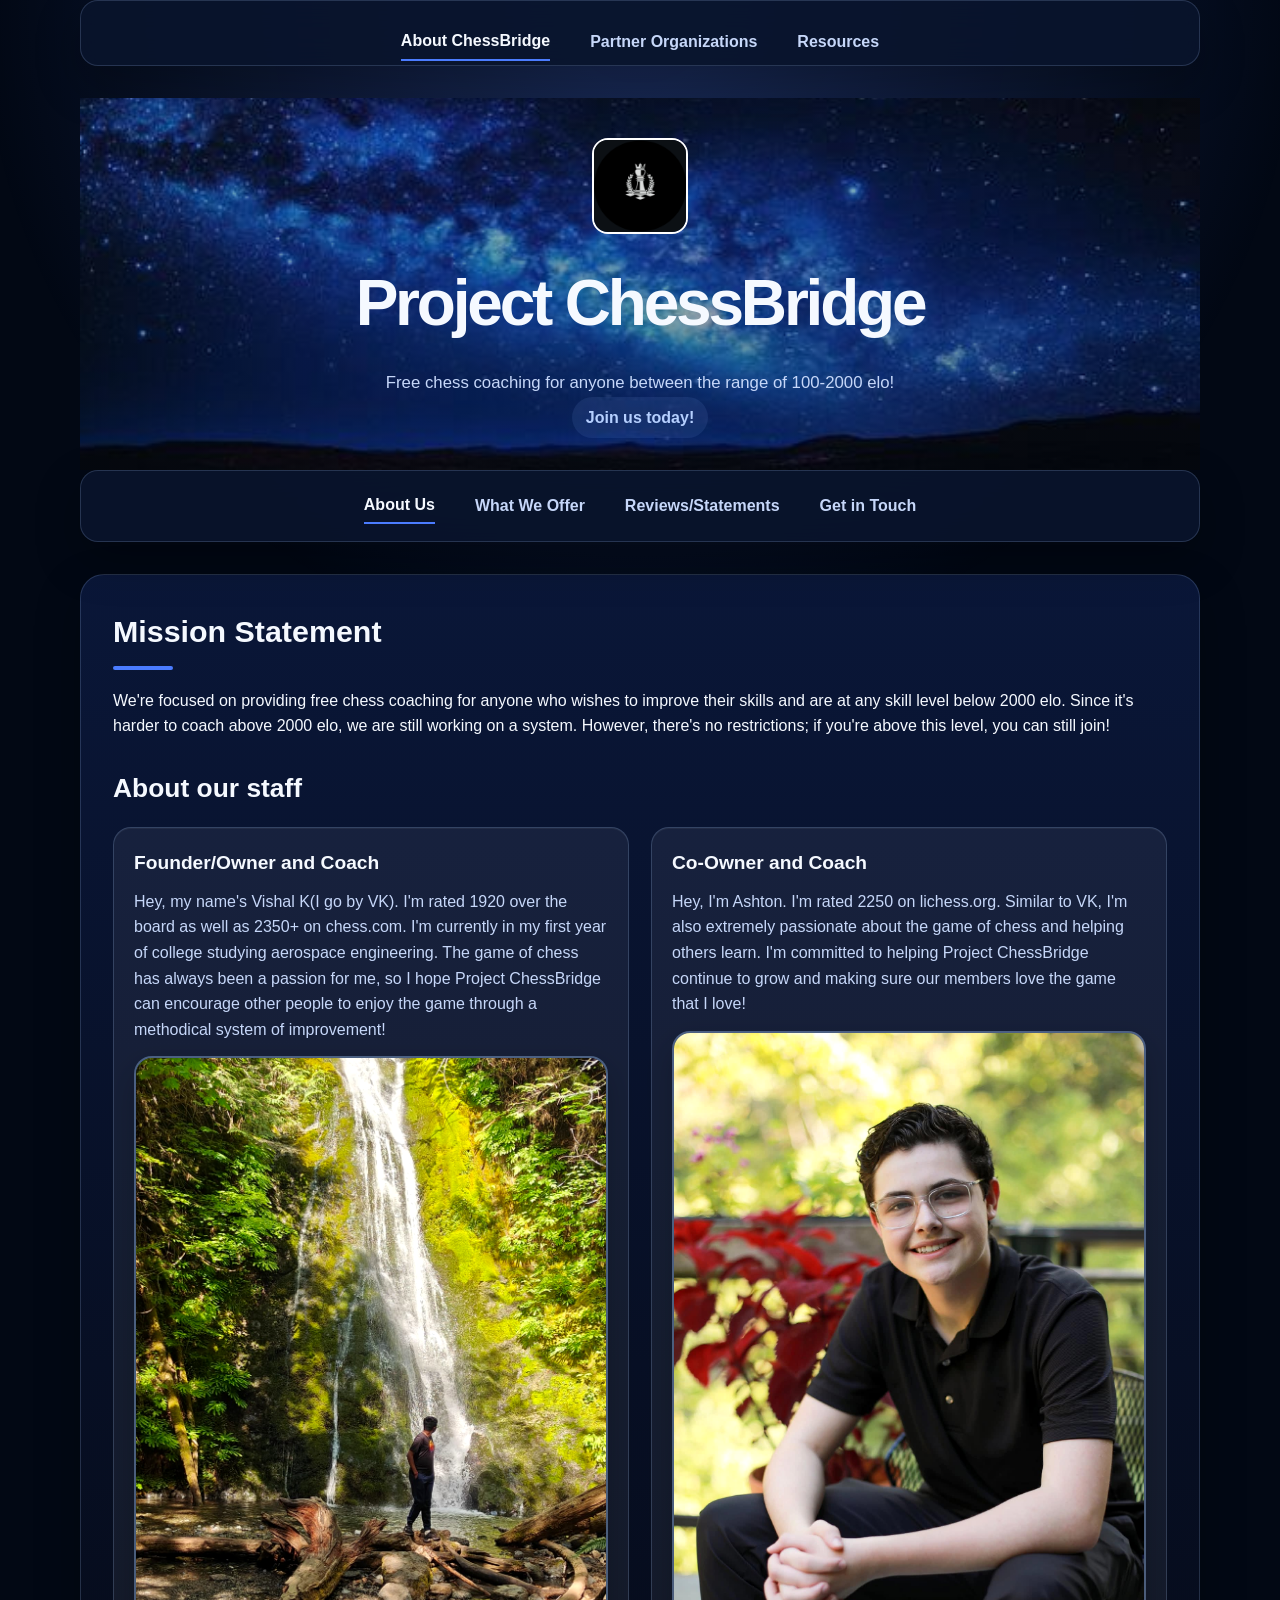
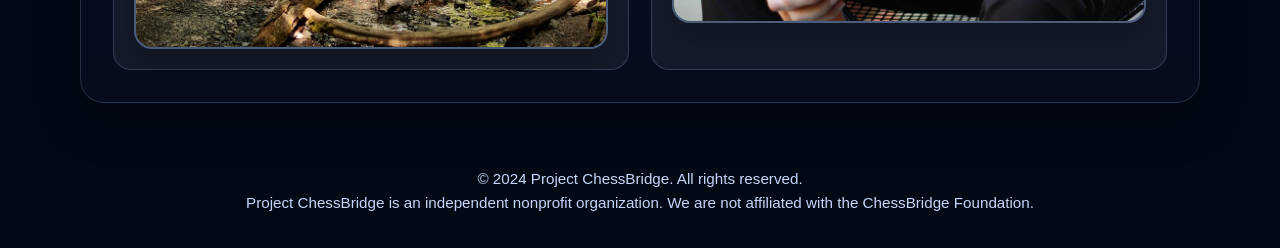
==== index.html @ 4bf07d45 "added bg image" ====
<!DOCTYPE html>
<html lang="en">
<head>
  <meta charset="UTF-8">
  <meta name="viewport" content="width=device-width, initial-scale=1.0">
  <meta name = "description" content = "Project ChessBridge: Free chess coaching for anyone between 100-2000 elo!">
  <meta name = "keywords" content = "Chess coaching, free coaching, chess, chess lessons, chess improvement">
  <title>Project ChessBridge</title>
  <link rel = "icon" href = "Images/cbLogo.png" type = "image/png">
  <style>
    :root {
      color-scheme: dark;
      --bg-base: #020814;
      --bg-panel: #09142c;
      --nav-bg: rgba(9, 20, 44, 0.92);
      --panel-bg-top: rgba(10, 23, 57, 0.98);
      --panel-bg-bottom: rgba(6, 12, 28, 0.98);
      --card-bg: rgba(14, 26, 58, 0.95);
      --soft-surface: rgba(255, 255, 255, 0.06);
      --accent: #4b7cff;
      --accent-soft: #6c96ff;
      --text: #f5f9ff;
      --muted: #c6d7f9;
      --border: rgba(170, 204, 255, 0.18);
      --shadow: 0 18px 45px rgba(0, 0, 0, 0.25);
      --slot-bg: rgba(136, 180, 255, 0.1);
      --slot-border: rgba(163, 195, 255, 0.62);
      --slot-text: #b9d0ff;
      --glow-color: rgba(83, 127, 255, 0.32);
    }

    body[data-theme="blue"] {
      --bg-base: #020814;
      --bg-panel: #09142c;
      --nav-bg: rgba(9, 20, 44, 0.92);
      --panel-bg-top: rgba(10, 23, 57, 0.98);
      --panel-bg-bottom: rgba(6, 12, 28, 0.98);
      --card-bg: rgba(14, 26, 58, 0.95);
      --soft-surface: rgba(255, 255, 255, 0.06);
      --accent: #4b7cff;
      --accent-soft: #6c96ff;
      --text: #f5f9ff;
      --muted: #c6d7f9;
      --border: rgba(170, 204, 255, 0.18);
      --shadow: 0 18px 45px rgba(0, 0, 0, 0.25);
      --slot-bg: rgba(136, 180, 255, 0.1);
      --slot-border: rgba(163, 195, 255, 0.62);
      --slot-text: #b9d0ff;
      --glow-color: rgba(83, 127, 255, 0.32);
      background: var(--bg-base);
    }

    .contact-bullet {
      transition: background 2.2s cubic-bezier(0.22, 1, 0.36, 1), background-color 2.2s cubic-bezier(0.22, 1, 0.36, 1), border-color 2.2s cubic-bezier(0.22, 1, 0.36, 1), color 2.2s cubic-bezier(0.22, 1, 0.36, 1), box-shadow 2.2s cubic-bezier(0.22, 1, 0.36, 1), transform 0.2s ease;
    }

    * {
      box-sizing: border-box;
      margin: 0;
      padding: 0;
    }

    html, body {
      min-height: 100%;
      background: radial-gradient(circle at top, #11234a 0%, var(--bg-base) 60%);
      color: var(--text);
      font-family: -apple-system, BlinkMacSystemFont, "Segoe UI", sans-serif;
      line-height: 1.6;
    }

    body {
      position: relative;
      display: flex;
      flex-direction: column;
      justify-content: space-between;
      background: var(--bg-base);
      transition: background-color 2.2s cubic-bezier(0.22, 1, 0.36, 1), color 2.2s cubic-bezier(0.22, 1, 0.36, 1);
    }

    body::before {
      content: "";
      position: fixed;
      inset: 0;
      pointer-events: none;
      background: radial-gradient(circle at top, var(--glow-color), transparent 60%);
      opacity: 0.9;
      transition: background 2.2s cubic-bezier(0.22, 1, 0.36, 1), opacity 2.2s cubic-bezier(0.22, 1, 0.36, 1);
      z-index: 0;
    }

    body > * {
      position: relative;
      z-index: 1;
    }

    header, nav, main, footer {
      width: min(1120px, calc(100% - 32px));
      margin: 0 auto;
    }

    .main-tabs {
      display: flex;
      justify-content: center;
      gap: 8px;
      padding: 18px 16px 0;
    }

    .main-tabs .external-link {
      margin: 0 0 0 auto;
      text-align: center;
    }

    .main-tab {
      position: relative;
      border: 0;
      background: transparent;
      color: var(--muted);
      cursor: pointer;
      font: inherit;
      font-weight: 600;
      padding: 10px 16px;
    }

    .main-tab::after {
      position: absolute;
      right: 16px;
      bottom: 3px;
      left: 16px;
      height: 2px;
      background: var(--accent);
      content: "";
      transform: scaleX(0);
      transition: transform 0.2s ease;
    }

    .main-tab[aria-selected="true"],
    .main-tab:hover {
      color: var(--text);
    }

    .main-tab[aria-selected="true"]::after,
    .main-tab:hover::after {
      transform: scaleX(1);
    }

    .main-panel[hidden] {
      display: none;
    }

    .resources-panel {
      padding: 24px 0 0;
    }

    .resources-frame {
      display: block;
      width: 100%;
      min-height: 1150px;
      border: 0;
      border-radius: 18px;
      background: #f5f7fa;
      box-shadow: var(--shadow);
    }

    header {
      padding: 40px 0 20px;
      text-align: center;
    }

    .logo-slot {
      display: grid;
      width: 96px;
      height: 96px;
      margin: 0 auto 18px;
      place-items: center;
      border: 2px solid #ffffff;
      border-radius: 16px;
      background: var(--slot-bg);
      color: var(--slot-text);
      font-size: 0.8rem;
    }

    header h1 {
      font-size: clamp(2.5rem, 5vw, 4rem);
      letter-spacing: -0.05em;
      margin-bottom: 16px;
    }

    header p {
      max-width: 720px;
      margin: 0 auto;
      color: var(--muted);
      font-size: 1.05rem;
    }

    nav {
      background: var(--nav-bg);
      border: 1px solid var(--border);
      border-radius: 18px;
      box-shadow: var(--shadow);
      padding: 14px 20px;
      margin-bottom: 32px;
      backdrop-filter: blur(16px);
    }

    .external-link {
      display: block;
      width: fit-content;
      margin: 0 auto 12px;
      padding: 8px 14px;
      border: none;
      border-radius: 999px;
      background: rgba(136, 180, 255, 0.1);
      color: #b6d0ff;
      font-weight: 600;
      text-decoration: none;
      transition: background 0.2s ease, color 0.2s ease;
    }

    .external-link:hover {
      background: rgba(136, 180, 255, 0.2);
      color: var(--text);
    }

    nav ul {
      display: flex;
      flex-wrap: wrap;
      gap: 16px;
      justify-content: center;
      list-style: none;
    }

    nav a {
      color: var(--text);
      text-decoration: none;
      font-weight: 600;
      transition: color 0.2s ease, transform 0.2s ease;
    }

    nav button {
      position: relative;
      border: none;
      background: transparent;
      color: var(--muted);
      cursor: pointer;
      font: inherit;
      font-weight: 600;
      padding: 8px 12px;
      border-radius: 10px;
      transition: color 0.2s ease, transform 0.2s ease, border-color 0.2s ease;
    }

    nav button::after {
      position: absolute;
      right: 12px;
      bottom: 2px;
      left: 12px;
      height: 2px;
      background: var(--accent);
      content: "";
      transform: scaleX(0);
      transition: transform 0.2s ease;
    }

    nav button:hover,
    nav button[aria-selected="true"] {
      color: var(--text);
      transform: translateY(-1px);
    }

    nav button[aria-selected="true"]::after,
    nav button:hover::after {
      transform: scaleX(1);
    }

    nav a:hover {
      color: var(--accent);
      transform: translateY(-1px);
    }

    main {
      padding-bottom: 40px;
    }

    section {
      background: linear-gradient(180deg, var(--panel-bg-top), var(--panel-bg-bottom));
      border: 1px solid var(--border);
      border-radius: 24px;
      box-shadow: var(--shadow);
      padding: 32px;
    }

    section[hidden] {
      display: none;
    }

    section h2 {
      margin-bottom: 18px;
      font-size: 1.9rem;
      position: relative;
    }

    section h2::after {
      content: "";
      display: block;
      width: 60px;
      height: 4px;
      margin-top: 10px;
      border-radius: 999px;
      background: var(--accent);
    }

    .intro p,
    .about-text,
    .contact p {
      max-width: 780px;
      color: var(--muted);
    }

    .skills-list {
      display: grid;
      grid-template-columns: repeat(auto-fit, minmax(160px, 1fr));
      gap: 16px;
      margin-top: 20px;
    }

    .skills-list li {
      background: rgba(255, 255, 255, 0.05);
      border: 1px solid rgba(255, 255, 255, 0.08);
      border-radius: 16px;
      padding: 14px 16px;
      list-style: none;
    }

    .reviews-scroll-shell {
      position: relative;
      margin-top: 20px;
    }

    .reviews-scroll-controls {
      display: contents;
    }

    .review-scroll-btn {
      position: absolute;
      top: 50%;
      transform: translateY(-50%);
      z-index: 2;
      display: inline-flex;
      align-items: center;
      justify-content: center;
      width: 25px;
      height: 36px;
      padding: 0;
      border: 1px solid rgba(255, 255, 255, 0.12);
      border-radius: 4px;
      background: rgba(9, 20, 44, 0.45);
      color: var(--text);
      cursor: pointer;
      font-size: 0;
      line-height: 1;
      pointer-events: auto;
      transition: background 0.2s ease, transform 0.2s ease;
      box-shadow: 0 4px 12px rgba(0, 0, 0, 0.12);
    }

    .review-scroll-btn:first-child {
      left: 0;
    }

    .review-scroll-btn:last-child {
      right: 0;
    }

    .review-scroll-btn::before {
      font-family: Arial, sans-serif;
      font-size: 1.35rem;
      font-weight: 700;
      line-height: 1;
    }

    .review-scroll-btn:first-child::before {
      content: "<";
    }

    .review-scroll-btn:last-child::before {
      content: ">";
    }

    .review-scroll-btn:hover {
      background: rgba(20, 32, 60, 0.9);
      transform: translateY(-50%);
    }

    .projects-grid {
      display: flex;
      gap: 18px;
      min-width: max-content;
      padding: 8px 0;
    }

    .projects-grid-wrapper {
      grid-column: 2;
      overflow-x: auto;
      overflow-y: hidden;
      scrollbar-width: thin;
      -webkit-overflow-scrolling: touch;
      touch-action: pan-x;
      scroll-snap-type: x proximity;
      outline: none;
    }

    @media (max-width: 768px) {
      .main-tabs {
        flex-wrap: wrap;
      }

      .main-tabs .external-link {
        flex: 0 0 auto;
        width: fit-content;
        margin: 8px auto 0;
        text-align: center;
      }

      .review-scroll-btn {
        width: 25px;
        height: 32px;
      }

      .review-scroll-btn::before {
        font-size: 1.2rem;
      }

      .projects-grid {
        padding: 8px 0;
      }
    }

    @media (max-width: 480px) {
      .projects-grid {
        padding: 8px 0;
      }
    }

    .project-card {
      flex: 0 0 min(320px, 65vw);
      display: flex;
      flex-direction: column;
      background: var(--card-bg);
      border: 1px solid rgba(255, 255, 255, 0.1);
      border-radius: 20px;
      padding: 22px;
      transition: transform 0.2s ease, border-color 0.2s ease;
    }

    .project-card:hover {
      transform: translateY(-4px);
      border-color: rgba(136, 180, 255, 0.35);
    }

    .project-card h3 {
      margin-bottom: 12px;
      font-size: 1.2rem;
      text-align: center;
    }

    .project-card p {
      color: var(--muted);
      font-size: 0.98rem;
      margin-top: auto;
      margin-bottom: auto;
    }

    .review-image-slot {
      display: block;
      width: 100%;
      max-width: 120px;
      height: 72px;
      margin: 0 auto 16px;
      object-fit: contain;
      object-position: center;
      border-radius: 12px;
      border: 1px solid rgba(255, 255, 255, 0.1);
      background: var(--slot-bg);
      cursor: pointer;
    }

    .project-card:nth-child(2) .review-image-slot {
      object-position: center;
    }

    .project-card:last-child .review-image-slot {
      object-position: center;
    }

    .lightbox-overlay {
      position: fixed;
      inset: 0;
      display: none;
      place-items: center;
      padding: 24px;
      background: rgba(2, 8, 20, 0.88);
      z-index: 9999;
    }

    .lightbox-overlay.visible {
      display: grid;
    }

    .lightbox-content {
      position: relative;
      display: grid;
      place-items: center;
      max-width: min(90vw, 1000px);
      max-height: 90vh;
    }

    .lightbox-image {
      display: block;
      max-width: min(90vw, 1000px);
      max-height: 90vh;
      border-radius: 18px;
      border: 1px solid rgba(255, 255, 255, 0.18);
      box-shadow: 0 28px 80px rgba(0, 0, 0, 0.5);
      background: var(--slot-bg);
    }

    .lightbox-close {
      position: absolute;
      top: -14px;
      right: -14px;
      width: 38px;
      height: 38px;
      border: 0;
      border-radius: 50%;
      background: rgba(255, 255, 255, 0.12);
      color: var(--text);
      font-size: 1.5rem;
      line-height: 1;
      cursor: pointer;
    }

    .project-card span {
      display: block;
      margin-top: auto;
      margin-left: auto;
      margin-right: auto;
      padding: 6px 12px;
      border-radius: 999px;
      background: rgba(34, 62, 142, 0.18);
      color: #b6d0ff;
      font-size: 0.9rem;
      width: fit-content;
    }

    .contact p {
      margin-bottom: 12px;
    }

    .contact a {
      color: #8cb2ff;
      text-decoration: none;
      font-weight: 600;
    }

    .contact a:hover {
      text-decoration: underline;
    }

    .contact-list {
      display: grid;
      gap: 14px;
      margin-top: 24px;
      list-style: none;
    }

    .contact-list li {
      display: grid;
      grid-template-columns: 48px 18px minmax(0, 1fr);
      align-items: center;
      gap: 12px;
      color: var(--muted);
      min-width: 0;
    }

    .contact-list li > span:last-child {
      min-width: 0;
      overflow-wrap: anywhere;
      word-break: break-word;
      font-size: 0.92rem;
    }

    .contact-image-slot {
      display: grid;
      width: 48px;
      height: 48px;
      place-items: center;
      border: 1px dashed var(--slot-border);
      border-radius: 10px;
      background: var(--slot-bg);
      color: var(--slot-text);
      font-size: 0.7rem;
      text-align: center;
      object-fit: cover;
    }

    .staff-header {
      margin-top: 28px;
      margin-bottom: 18px;
      font-size: 1.65rem;
    }

    .staff-layout {
      display: grid;
      grid-template-columns: repeat(2, minmax(0, 1fr));
      gap: 22px;
      margin-top: 8px;
    }

    .staff-card {
      background: rgba(255, 255, 255, 0.06);
      border: 1px solid rgba(170, 204, 255, 0.2);
      border-radius: 18px;
      padding: 20px;
      box-shadow: inset 0 1px 0 rgba(255, 255, 255, 0.05);
    }

    .staff-card h3 {
      margin-bottom: 10px;
      font-size: 1.2rem;
      overflow-wrap: anywhere;
      word-break: break-word;
    }

    .staff-card p {
      color: var(--muted);
    }

    .staff-card img {
      display: block;
      width: 100%;
      aspect-ratio: 4 / 5;
      margin-top: 14px;
      object-fit: cover;
      object-position: center 14%;
      border: 2px solid rgba(170, 204, 255, 0.3);
      border-radius: 18px;
      background: var(--slot-bg);
      box-shadow: 0 14px 32px rgba(0, 0, 0, 0.22);
      filter: saturate(1.05) contrast(1.05);
    }

    .ashton-card img {
      object-position: center 12%;
      filter: saturate(0.96) contrast(1.04);
    }

    .contact-bullet {
      color: var(--slot-text);
      font-size: 1.25rem;
      line-height: 1;
    }

    .partner-grid {
      display: grid;
      gap: 22px;
      margin-top: 20px;
    }

    .partner-card {
      display: grid;
      grid-template-columns: minmax(180px, 1fr) minmax(240px, 2.2fr);
      gap: 20px;
      align-items: stretch;
      background: var(--soft-surface);
      border: 1px solid rgba(255, 255, 255, 0.08);
      border-radius: 18px;
      padding: 18px;
    }

    .partner-image-slot {
      display: block;
      width: 100%;
      min-height: 180px;
      aspect-ratio: 1 / 1;
      object-fit: cover;
      object-position: center;
      border: 1px dashed var(--slot-border);
      border-radius: 16px;
      background: var(--slot-bg);
    }

    .partner-copy {
      display: flex;
      flex-direction: column;
      justify-content: center;
      color: var(--muted);
    }

    .partner-copy h3 {
      margin-bottom: 10px;
      font-size: 1.3rem;
      color: var(--text);
    }

    .partner-copy p {
      color: var(--muted);
      line-height: 1.7;
    }

    .partner-socials {
      display: flex;
      flex-wrap: wrap;
      gap: 10px;
      margin-top: 16px;
    }

    .partner-social-link {
      display: inline-flex;
      align-items: center;
      justify-content: center;
      padding: 8px 12px;
      border-radius: 999px;
      border: 1px solid rgba(255, 255, 255, 0.1);
      background: rgba(255, 255, 255, 0.04);
      color: var(--text);
      text-decoration: none;
      font-size: 0.8rem;
      font-weight: 700;
      transition: background 0.2s ease, transform 0.2s ease, border-color 0.2s ease;
    }

    .partner-social-link:hover {
      transform: translateY(-1px);
      border-color: rgba(136, 180, 255, 0.35);
      background: rgba(136, 180, 255, 0.1);
    }

    .partner-social-link--discord {
      background: rgba(88, 101, 242, 0.12);
      border-color: rgba(88, 101, 242, 0.35);
    }

    .partner-social-link--youtube {
      background: rgba(255, 0, 51, 0.1);
      border-color: rgba(255, 0, 51, 0.35);
    }

    .partner-social-link--facebook {
      background: rgba(24, 119, 242, 0.1);
      border-color: rgba(24, 119, 242, 0.35);
    }

    .partner-social-link--instagram {
      background: linear-gradient(135deg, rgba(255, 183, 77, 0.12), rgba(225, 48, 108, 0.12), rgba(136, 58, 240, 0.12));
      border-color: rgba(225, 48, 108, 0.36);
    }

    .partner-social-link--tiktok {
      background: rgba(255, 255, 255, 0.04);
      border-color: rgba(255, 255, 255, 0.14);
    }

    .chesspath-link {
      margin-top: 18px;
    }

    .chesspath-embed {
      width: 100%;
      min-height: 580px;
      margin-top: 18px;
      border: 1px solid rgba(170, 204, 255, 0.24);
      border-radius: 18px;
      background: rgba(2, 8, 20, 0.7);
      box-shadow: 0 18px 42px rgba(0, 0, 0, 0.2);
    }

    .partner-discord {
      margin-top: 18px;
      padding-top: 12px;
      border-top: 1px solid rgba(255, 255, 255, 0.08);
    }

    .partner-discord-title {
      margin-bottom: 10px;
      font-size: 0.72rem;
      font-weight: 700;
      letter-spacing: 0.08em;
      text-transform: uppercase;
      color: var(--muted);
    }

    .partner-discord-row {
      display: flex;
      align-items: center;
      gap: 12px;
      font-size: 0.85rem;
      color: var(--text);
    }

    .partner-discord-logo {
      display: inline-grid;
      place-items: center;
      width: 32px;
      height: 32px;
      border-radius: 10px;
      background: rgba(88, 101, 242, 0.18);
      border: 1px solid rgba(88, 101, 242, 0.4);
      object-fit: cover;
    }

    .partner-join-button {
      display: inline-flex;
      align-items: center;
      justify-content: center;
      width: fit-content;
      margin-top: 14px;
      padding: 10px 18px;
      border: 1px solid rgba(136, 180, 255, 0.35);
      border-radius: 6px;
      background: rgba(136, 180, 255, 0.1);
      color: var(--text);
      text-decoration: none;
      font-weight: 700;
      transition: background 0.2s ease, transform 0.2s ease;
    }

    .partner-join-button:hover {
      background: rgba(136, 180, 255, 0.18);
      transform: translateY(-1px);
    }

    .what-we-offer-list {
      display: grid;
      grid-template-columns: repeat(2, minmax(0, 1fr));
      gap: 22px;
      margin-top: 18px;
      padding-left: 0;
      list-style: none;
    }

    .what-we-offer-list li {
      display: flex;
      flex-direction: column;
      gap: 12px;
      background: var(--soft-surface);
      border: 1px solid rgba(255, 255, 255, 0.08);
      border-radius: 18px;
      padding: 18px;
      color: var(--text);
      line-height: 1.6;
    }

    .offer-figure {
      margin: 0;
      width: 100%;
    }

    .offer-image-slot {
      display: block;
      width: 100%;
      height: auto;
      object-fit: contain;
      object-position: center;
      border-radius: 14px;
      border: 1px solid rgba(255, 255, 255, 0.12);
      background: var(--slot-bg);
      box-shadow: 0 12px 28px rgba(1, 5, 18, 0.18);
    }

    .offer-caption {
      margin-top: 8px;
      color: var(--muted);
      font-size: 0.86rem;
      line-height: 1.5;
      text-align: center;
      font-style: italic;
      letter-spacing: 0.01em;
    }

    footer {
      text-align: center;
      padding: 24px 0 32px;
      color: var(--muted);
      font-size: 0.95rem;
    }

    @media (max-width: 780px) {
      .what-we-offer-list {
        grid-template-columns: 1fr;
      }
    }

    @media (max-width: 640px) {
      nav ul {
        gap: 10px;
      }

      .staff-layout {
        grid-template-columns: 1fr;
      }

      .contact-list li {
        grid-template-columns: 42px 14px minmax(0, 1fr);
        gap: 8px;
      }

      .contact-list li > span:last-child {
        font-size: 0.8rem;
      }

      .contact-image-slot {
        width: 42px;
        height: 42px;
      }

      .partner-card {
        grid-template-columns: 1fr;
      }

      .partner-image-slot {
        width: min(100%, 280px);
        max-width: 280px;
        justify-self: center;
        min-height: 0;
        aspect-ratio: 1 / 1;
      }

      .partner-copy {
        width: 100%;
      }

      .photo-row {
        grid-template-columns: 1fr;
      }

      section {
        padding: 24px;
      }
    }

    header {
      position: relative;
      overflow: hidden;
      background-image: linear-gradient(rgba(2, 8, 20, 0.25), rgba(2, 8, 20, 0.45)), url("Images/bg.jpg");
      background-size: cover;
      background-position: center;
      background-repeat: no-repeat;
    }
  </style>
</head>
<body>
  <nav class="main-tabs" role="tablist" aria-label="Main pages">
    <button class="main-tab" type="button" role="tab" aria-controls="about-chessbridge" aria-selected="true" data-main-tab="about-chessbridge">About ChessBridge</button>
    <button class="main-tab" type="button" role="tab" aria-controls="partner-organizations" aria-selected="false" data-main-tab="partner-organizations">Partner Organizations</button>
    <button class="main-tab" type="button" role="tab" aria-controls="resources" aria-selected="false" data-main-tab="resources">Resources</button>
    
    
  </nav>

  <div id="about-chessbridge" class="main-panel">
  <header>
    <img class="logo-slot" src="Images/cbLogo.png" alt="chessbridge logo">
    <h1>Project ChessBridge</h1>
    <p class="intro">Free chess coaching for anyone between the range of 100-2000 elo! </p>
    <a class="external-link" href="https://discord.gg/6XR8N6FSv9" target="_blank" rel="noopener noreferrer">Join us today!</a>
  </header>

  <nav>
    <!-- <a class="external-link" href="https://chesspath.pro/" target="_blank" rel="noopener noreferrer">Open ChessPath</a> -->
    <ul role="tablist" aria-label="Portfolio sections">
      <li><button type="button" role="tab" aria-controls="About Us" aria-selected="true" data-tab="About Us">About Us</button></li>
      <li><button type="button" role="tab" aria-controls="What We Offer" aria-selected="false" data-tab="What We Offer">What We Offer</button></li>
      <li><button type="button" role="tab" aria-controls="Reviews/Statements" aria-selected="false" data-tab="Reviews/Statements">Reviews/Statements</button></li>
      <li><button type="button" role="tab" aria-controls="Get in Touch" aria-selected="false" data-tab="Get in Touch">Get in Touch</button></li>
    </ul>
  </nav>

  <main>
    <section id="About Us" role="tabpanel" tabindex="0" aria-labelledby="About Us-tab">
      <h2>Mission Statement</h2>
      <p class="About Us-text">We're focused on providing free chess coaching for anyone who wishes to improve their skills and are at any skill level below 2000 elo. Since it's harder to coach above 2000 elo, we are still working on a system. However, there's no restrictions; if you're above this level, you can still join!</p>

      <h3 class="staff-header">About our staff</h3>
      <div class="staff-layout">
        <article class="staff-card">
          <h3>Founder/Owner and Coach</h3>
          <p>Hey, my name's Vishal K(I go by VK). I'm rated 1920 over the board as well as 2350+ on chess.com. I'm currently in my first year of college studying aerospace engineering. The game of chess has always been a passion for me, so I hope Project ChessBridge can encourage other people to enjoy the game through a methodical system of improvement!</p>
          <img src="Images/IMG-20260601-WA0000.jpg" alt="Founder/Owner and Coach photo">
        </article>
        <article class="staff-card ashton-card">
          <h3>Co-Owner and Coach</h3>
          <p>Hey, I'm Ashton. I'm rated 2250 on lichess.org. Similar to VK, I'm also extremely passionate about the game of chess and helping others learn. I'm committed to helping Project ChessBridge continue to grow and making sure our members love the game that I love!</p>
          <img src="Images/infmyth.jpg" alt="Co-Owner and Coach photo">
        </article>
      </div>
    </section>

    <section id="What We Offer" role="tabpanel" tabindex="0" aria-labelledby="What We Offer-tab" hidden>
      <h2>What We Offer</h2>
      <ul class="what-we-offer-list">
        <li>
          <span>Tournaments(usually regular, occasional inter-servers too)</span>
          <figure class="offer-figure">
            <img class="offer-image-slot" src="Images/tourneyex.png" alt="ChessBridge Swiss tournament poster">
            <figcaption class="offer-caption">ChessBridge Swiss 8/30/26</figcaption>
          </figure>
        </li>
        <li>
          <span>Free chess coaching</span>
          <figure class="offer-figure">
            <img class="offer-image-slot" src="Images/freereview.png" alt="Free coaching review">
            <figcaption class="offer-caption">Sample review of a free session[click to expand]</figcaption>
          </figure>
        </li>
        <li>
          <span>Paid plans for higher quality coaching</span>
          <figure class="offer-figure">
            <img class="offer-image-slot" src="Images/paidreview.png" alt="Paid coaching review">
            <figcaption class="offer-caption">Sample review of a paid session[click to expand]</figcaption>
          </figure>
        </li>
        <li>
          <span>Community with over 400 members</span>
          <figure class="offer-figure">
            <img class="offer-image-slot" src="Images/chats.png" alt="Community illustration">
            <figcaption class="offer-caption">Member community snapshot</figcaption>
          </figure>
        </li>
        <li>
          <span>Mock economy and other fun activities!</span>
          <figure class="offer-figure">
            <img class="offer-image-slot" src="Images/economy.png" alt="Economy and activities illustration">
            <figcaption class="offer-caption">Fun activities and mock economy</figcaption>
          </figure>
        </li>
      </ul>
    </section>

    <section id="Reviews/Statements" role="tabpanel" tabindex="0" aria-labelledby="Reviews/Statements-tab" hidden>
      <h2>Reviews/Statements</h2>
      <p>Some reviewers featured here prefer to have their identities anonymous.</p>
      <div class="reviews-scroll-shell">
        <div class="reviews-scroll-controls" aria-label="Review slider controls">
          <button class="review-scroll-btn" type="button" data-direction="left" aria-label="Scroll reviews left"></button>
          <button class="review-scroll-btn" type="button" data-direction="right" aria-label="Scroll reviews right"></button>
        </div>
        <div class="projects-grid-wrapper" tabindex="0" aria-label="Scrollable reviews carousel">
          <div class="projects-grid">
        <article class="project-card">
          <h3>Larry, joined 1.5 years ago</h3>
          <img class="review-image-slot" src="Images/larrygraph.png" alt="Larry review image">
          <p>I joined Project ChessBridge while in a plateau looking for coaching and advice. The community is filled with people who actually engage with your games and point out the things you're unable to see on you own. It's a big reason I improved to where I am now. If you're stuck and can't work out why, this is where I'd start.</p>
          <span>Elo increase: 1500 to 2100</span>
        </article>
        <article class="project-card">
          <h3>Richard, joined 1.5 years ago</h3>
          <img class="review-image-slot" src="Images/richardgraph.jpg" alt="Richard review image">
          <p>I like Project ChessBridge not just for the information they have to offer, but the community and effort surrounding the server. As soon as I joined, I got out of that deadzone in my chess and was able to get to 800 rather quickly from 350. Project ChessBridge helps you view chess different as a whole.</p>
          <span>Elo increase: 350 to 800</span>
        </article>
        <article class="project-card">
          <h3>Grace, joined 4 months ago</h3>
          <img class="review-image-slot" src="Images/gracegraph.png" alt="Grace review image">
          <p>Project ChessBridge has been a welcoming place and has been helpful for my chess. The tournaments were fun, and the coaching session I had really gave me new concepts to try. I’d definitely recommend joining this server!</p>
          <span>Elo increase: 500 to 800</span>
        </article>
        <article class="project-card">
          <h3>Anonymous Reviewer, joined 2 years ago</h3>
          <img class="review-image-slot" src="Images/shahzagraph.png" alt="Anonymous review 1 image">
          <p>This community is by far the best chess community I've ever been to, every member is friendly, approachable, and you can play with them anytime, i went from 400 elo from when I joined the server and now I'm so close in hitting 800. I'm very thankful that I found this server :). </p>
          <span>Elo increase: 400 to 800</span>
        </article>
        <article class="project-card">
          <h3>Anonymous Reviewer, joined 2 years ago</h3>
          <img class="review-image-slot" src="Images/popeyegraph.jpg" alt="Anonymous review 2 image">
          <p>Project ChessBridge is an amazing server, I was there when it all started. All the coaches and staff are kind and willing to help when asked. I have gained 300 elo since I joined the server, but I couldn’t achieve that without the help of my fellow peers, thank you for having me on Project ChessBridge! </p>
          <span>Elo increase: 100 to 500</span>
        </article>
          </div>
        </div>
      </div>
    </section>

    <section id="Get in Touch" role="tabpanel" tabindex="0" aria-labelledby="Get in Touch-tab" hidden>
      <h2>Get in Touch</h2>
      <p>If you'd like to get in touch, please reach out via the socials listed below!</p>
      <ul class="contact-list">
        <li><img class="contact-image-slot" src="Images/gmailLogo.png" alt="Gmail logo"><span class="contact-bullet" aria-hidden="true">&bull;</span><span><a href="https://mail.google.com/mail/u/0/?view=cm&fs=1&to=projectchessbridge@gmail.com" target="_blank" rel="noopener noreferrer">Email: projectchessbridge@gmail.com.</a></span></li>
        <li><img class="contact-image-slot" src="Images/instaLogo.jpg" alt="Instagram logo"><span class="contact-bullet" aria-hidden="true">&bull;</span><span><a href="https://instagram.com/projectchessbridge" target="_blank" rel="noopener noreferrer">Instagram: @projectchessbridge</a></span></li>
        <li><img class="contact-image-slot" src="https://art.pixilart.com/47700d2e75da.png" alt="Discord logo"><span class="contact-bullet" aria-hidden="true">&bull;</span><span><a href="https://www.discord.com/users/1041559006143062027" target="_blank" rel="noopener noreferrer">VK(Founder/Owner)'s Discord ID: vkoffl</a></span></li>
        <li><img class="contact-image-slot" src="https://art.pixilart.com/47700d2e75da.png" alt="Discord logo"><span class="contact-bullet" aria-hidden="true">&bull;</span><span><a href="https://discord.com/users/1244364250210762936" target="_blank" rel="noopener noreferrer">Ashton(Co-Owner)'s Discord ID: bxrbxzz </a></span></li>
      </ul>
    </section>
  </main>
  </div>

  <section id="partner-organizations" class="main-panel" role="tabpanel" aria-labelledby="partner-organizations-tab" hidden>
    <h2>Partner Organizations</h2>
    <div class="partner-grid">
      <article class="partner-card">
        <img class="partner-image-slot" src="https://chesspath.pro/assets/watercolor.jpeg" alt="ChessPath project image">
        <div class="partner-copy">
          <h3>ChessPath.Pro</h3>
          <p>ChessPath.Pro is an opening explorer and training system built for players who want to analyze positions, build a personalized repertoire, and improve through smarter study. 
            With tools for deep evaluation, move-quality metrics, and a free distributed-computing model, it turns opening study into a structured, trainer-like workflow instead of a static database.</p>
          <div class="partner-discord">
            <div class="partner-discord-title">Community & socials</div>
            <div class="partner-discord-row">
              <img class="partner-discord-logo" src="https://art.pixilart.com/47700d2e75da.png" alt="Discord logo">
              <a href="https://discord.com/users/337506441634119681" target="_blank" rel="noopener noreferrer">bodhisattv.</a>
            </div>
            <div class="partner-socials">
              <a class="partner-social-link partner-social-link--discord" href="https://discord.gg/qurbrEHUVr" target="_blank" rel="noopener noreferrer">Discord</a>
              <a class="partner-social-link partner-social-link--youtube" href="https://www.youtube.com/@ChessPath-Pro?sub_confirmation=1" target="_blank" rel="noopener noreferrer">YouTube</a>
              <a class="partner-social-link partner-social-link--facebook" href="https://www.facebook.com/profile.php?id=61572520156960" target="_blank" rel="noopener noreferrer">Facebook</a>
              <a class="partner-social-link partner-social-link--instagram" href="https://www.instagram.com/chesspath.pro/" target="_blank" rel="noopener noreferrer">Instagram</a>
              <a class="partner-social-link partner-social-link--tiktok" href="https://www.tiktok.com/@chesspathpro" target="_blank" rel="noopener noreferrer">TikTok</a>
            </div>
            <a class="partner-join-button" href="https://discord.gg/qurbrEHUVr" target="_blank" rel="noopener noreferrer">Join them!</a>
          </div>
        </div>
      </article>

      <article class="partner-card">
        <img class="partner-image-slot" src="Images/culogo.png" alt="Partner organization image two">
        <div class="partner-copy">
          <h3>Chess Universe</h3>
          <p>Chess Universe is a 1000+ member community aiming to create a chill space where people can talk to others, play games, solve puzzles and much more! While they aren't hosting tournaments at the moment, they do plan to start again in the near future.</p>

          <div class="partner-discord">
            <div class="partner-discord-title">Owner's discord</div>
            <div class="partner-discord-row">
              <img class="partner-discord-logo" src="https://art.pixilart.com/47700d2e75da.png" alt="Discord logo">
              <a href="https://discord.com/users/546340312713265173" target="_blank" rel="noopener noreferrer">spliffey</a>
            </div>
            <a class="partner-join-button" href="https://discord.gg/S9dpEP4men" target="_blank" rel="noopener noreferrer">Join them!</a>
          </div>
        </div>
      </article>
    </div>
  </section>

  <section id="resources" class="main-panel resources-panel" role="tabpanel" aria-labelledby="resources-tab" hidden>
    <nav class = "resource-tabs" role = "tablist" aria-label = "Resource sections">
      <button id = "resource-chesspath-pro-tab" type = "button" role = "tab" aria-controls = "resource-chesspath-pro" aria-selected = "false"
      data-resource-tab = "resource-chesspath-pro" >ChessPath.Pro</button>
      <button id = "resource-tactical-puzzles-tab" type = "button" role = "tab" aria-controls = "resource-tactical-puzzles" aria-selected = "true"
      data-resource-tab = "resource-tactical-puzzles">Tactical Puzzles</button>
      <button id = "resource-chessbridge-newsletter-tab" type = "button" role = "tab" aria-controls = "resource-chessbridge-newsletter" aria-selected = "false"
      data-resource-tab="resource-chessbridge-newsletter">ChessBridge Newsletter</button>
    </nav>
    <section id = "resource-chesspath-pro" role = "tabpanel" tabindex = "0" aria-labelledby = "resource-chesspath-pro-tab" hidden>
      <h2>Train with ChessPath!</h2>
      <p>Open the ChessPath explorer to review opening ideas, study a seeded position, and keep your training focused on practical improvement.</p>
      <a class = "external-link chesspath-link" href = "https://chesspath.pro/" target = "_blank" rel = "noopener noreferrer">
        Open ChessPath in a new tab
      </a>
      <iframe class = "chesspath-embed" src = "https://chesspath.pro/" title = "ChessPath opening explorer" loading = "lazy" referrerpolicy = "strict-origin-when-cross-origin"></iframe>
    </section>
    <section id = "resource-tactical-puzzles" role = "tabpanel" tabindex = "0" aria-labelledby = "resource-tactical-puzzles-tab">
    <iframe class="resources-frame" src="puzzles.html" title="Chess puzzles" loading="lazy"></iframe>
  </section>
  <section id = "resource-chessbridge-newsletter" role = "tabpanel" tabindex = "0" aria-labelledby = "resource-chessbridge-newsletter-tab">
    <h2>ChessBridge Newsletter</h2>
     <img class="offer-image-slot" src="Images/newsletter-placeholder.png" alt="ChessBridge Newsletter placeholder image">
  </section>
</section>

  <footer>
    <p>© 2024 Project ChessBridge. All rights reserved.
    </p>
    <p class="disclaimer">
      Project ChessBridge is an independent nonprofit organization. We are not affiliated with the ChessBridge Foundation.
    </p>
  </footer>

  <script>
    const mainTabs = document.querySelectorAll('[data-main-tab]');
    const tabs = document.querySelectorAll('#about-chessbridge nav [role = "tab"]');
    const panels = document.querySelectorAll('main [role="tabpanel"]');

    mainTabs.forEach((tab) => {
      tab.id = `${tab.dataset.mainTab}-tab`;
      tab.addEventListener('click', () => {
        mainTabs.forEach((mainTab) => {
          const isSelected = mainTab === tab;
          mainTab.setAttribute('aria-selected', isSelected);
          document.getElementById(mainTab.dataset.mainTab).hidden = !isSelected;
        });
        history.replaceState(null, '', `#${tab.dataset.mainTab}`);
      });
    });

    window.addEventListener('hashchange', () => {
      const hash = window.location.hash.slice(1);
      const mainTab = document.querySelector(`[data-main-tab="${hash}"]`);
      if (mainTab) {
        mainTab.click();
      }
    });

    function showTab(tabId, updateUrl = true) {
      const decodedTabId = decodeURIComponent(tabId || '');
      const selectedTab = document.querySelector(`[data-tab="${decodedTabId}"]`) || tabs[0];
      
      if (!selectedTab) return;
      
      const selectedPanel = document.getElementById(selectedTab.dataset.tab);

      tabs.forEach((tab) => {
        const isSelected = tab === selectedTab;
        tab.setAttribute('aria-selected', isSelected);
        tab.id = `${tab.dataset.tab}-tab`;
        tab.tabIndex = isSelected ? 0 : -1;
      });

      panels.forEach((panel) => {
        panel.hidden = panel !== selectedPanel;
      });

      // Re-center carousel when Reviews/Statements tab is shown
      if (selectedPanel && selectedPanel.id === 'Reviews/Statements') {
        setTimeout(centerCarousel, 50);
      }

      if (updateUrl) {
        history.replaceState(null, '', `#${selectedTab.dataset.tab}`);
      }
    }

    document.body.dataset.theme = 'blue';

    const reviewSlider = document.querySelector('.projects-grid-wrapper');
    const reviewButtons = document.querySelectorAll('.review-scroll-btn');

    function centerCarousel() {
      if (!reviewSlider) return;
      const grid = reviewSlider.querySelector('.projects-grid');
      if (!grid) return;
      const gridWidth = grid.scrollWidth;
      const wrapperWidth = reviewSlider.clientWidth;
      const centerScroll = (gridWidth - wrapperWidth) / 2;
      reviewSlider.scrollLeft = Math.max(0, centerScroll);
    }

    function scrollReviews(direction) {
      if (!reviewSlider) return;
      const firstCard = reviewSlider.querySelector('.project-card');
      const gap = 18;
      const amount = firstCard ? firstCard.getBoundingClientRect().width + gap : 320;
      reviewSlider.scrollBy({
        left: direction * amount,
        behavior: 'smooth'
      });
    }

    reviewButtons.forEach((button) => {
      button.addEventListener('click', () => {
        const direction = button.dataset.direction === 'right' ? 1 : -1;
        scrollReviews(direction);
      });
    });

    // Center carousel on load
    window.addEventListener('load', () => {
      setTimeout(centerCarousel, 100);
    });
    
    // Also center if DOM is ready
    if (document.readyState === 'loading') {
      document.addEventListener('DOMContentLoaded', () => {
        setTimeout(centerCarousel, 100);
      });
    } else {
      setTimeout(centerCarousel, 100);
    }

    if (reviewSlider) {
      reviewSlider.addEventListener('keydown', (event) => {
        if (event.key === 'ArrowRight') {
          event.preventDefault();
          scrollReviews(1);
        }
        if (event.key === 'ArrowLeft') {
          event.preventDefault();
          scrollReviews(-1);
        }
      });
    }

    tabs.forEach((tab, index) => {
      tab.addEventListener('click', () => showTab(tab.dataset.tab));
      tab.addEventListener('keydown', (event) => {
        if (event.key !== 'ArrowRight' && event.key !== 'ArrowLeft') return;
        event.preventDefault();
        const nextIndex = event.key === 'ArrowRight'
          ? (index + 1) % tabs.length
          : (index - 1 + tabs.length) % tabs.length;
        tabs[nextIndex].focus();
        showTab(tabs[nextIndex].dataset.tab);
      });
    });

    const resourceTabs = document.querySelectorAll('[data-resource-tab]');
    const resourcePanels = document.querySelectorAll('#resources > [role = "tabpanel"]');

    function showResourceTab(tabId) {
      const selectedTab = document.querySelector(`[data-resource-tab = "${tabId}"]`) || resourceTabs[0];

      if (!selectedTab) {
        return;
      }

      const selectedPanel = document.getElementById(selectedTab.dataset.resourceTab);

      resourceTabs.forEach((tab) => {
        const isSelected = tab === selectedTab;

        tab.setAttribute('aria-selected', isSelected);
        tab.tabIndex = isSelected ? 0 : -1;
      });

      resourcePanels.forEach((panel) => {
        panel.hidden = panel !== selectedPanel;
      });
    }

    resourceTabs.forEach((tab, index) => {
      tab.addEventListener('click', () => {
        showResourceTab(tab.dataset.resourceTab);
      });

      tab.addEventListener('keydown', (event) => {
        if (event.key !== 'ArrowRight' && event.key !== 'ArrowLeft') {
          return;
        }

        event.preventDefault();

        const nextIndex = event.key === 'ArrowRight'
        ? (index + 1) % resourceTabs.length
        : (index - 1 + resourceTabs.length) % resourceTabs.length;

        resourceTabs[nextIndex].focus();

        showResourceTab(resourceTabs[nextIndex].dataset.resourceTab);
      });
    });

    showResourceTab('resource-tactical-puzzles');

    const lightboxOverlay = document.createElement('div');
    lightboxOverlay.className = 'lightbox-overlay';
    lightboxOverlay.setAttribute('aria-hidden', 'true');

    const lightboxContent = document.createElement('div');
    lightboxContent.className = 'lightbox-content';

    const lightboxImage = document.createElement('img');
    lightboxImage.className = 'lightbox-image';
    lightboxImage.alt = 'Expanded view';

    const closeButton = document.createElement('button');
    closeButton.type = 'button';
    closeButton.className = 'lightbox-close';
    closeButton.setAttribute('aria-label', 'Close enlarged image');
    closeButton.textContent = '×';

    lightboxContent.appendChild(lightboxImage);
    lightboxContent.appendChild(closeButton);
    lightboxOverlay.appendChild(lightboxContent);
    document.body.appendChild(lightboxOverlay);

    function openLightbox(src, alt) {
      lightboxImage.src = src;
      lightboxImage.alt = alt || 'Expanded image';
      lightboxOverlay.classList.add('visible');
      lightboxOverlay.setAttribute('aria-hidden', 'false');
    }

    function closeLightbox() {
      lightboxOverlay.classList.remove('visible');
      lightboxOverlay.setAttribute('aria-hidden', 'true');
    }

    document.querySelectorAll('.offer-image-slot, .review-image-slot, .partner-image-slot, .staff-card img').forEach((image) => {
      image.setAttribute('data-lightbox', 'true');
      image.style.cursor = 'pointer';
      image.addEventListener('click', () => openLightbox(image.src, image.alt));
    });

    closeButton.addEventListener('click', closeLightbox);
    lightboxOverlay.addEventListener('click', (event) => {
      if (event.target === lightboxOverlay) {
        closeLightbox();
      }
    });

    document.addEventListener('keydown', (event) => {
      if (event.key === 'Escape' && lightboxOverlay.classList.contains('visible')) {
        closeLightbox();
      }
    });

    const initialMainTab = document.querySelector(`[data-main-tab="${window.location.hash.slice(1)}"]`);
    if (initialMainTab) {
      initialMainTab.click();
    }

    window.addEventListener('hashchange', () => showTab(window.location.hash.slice(1), false));
    showTab(window.location.hash.slice(1), false);
  </script>
</body>
</html>
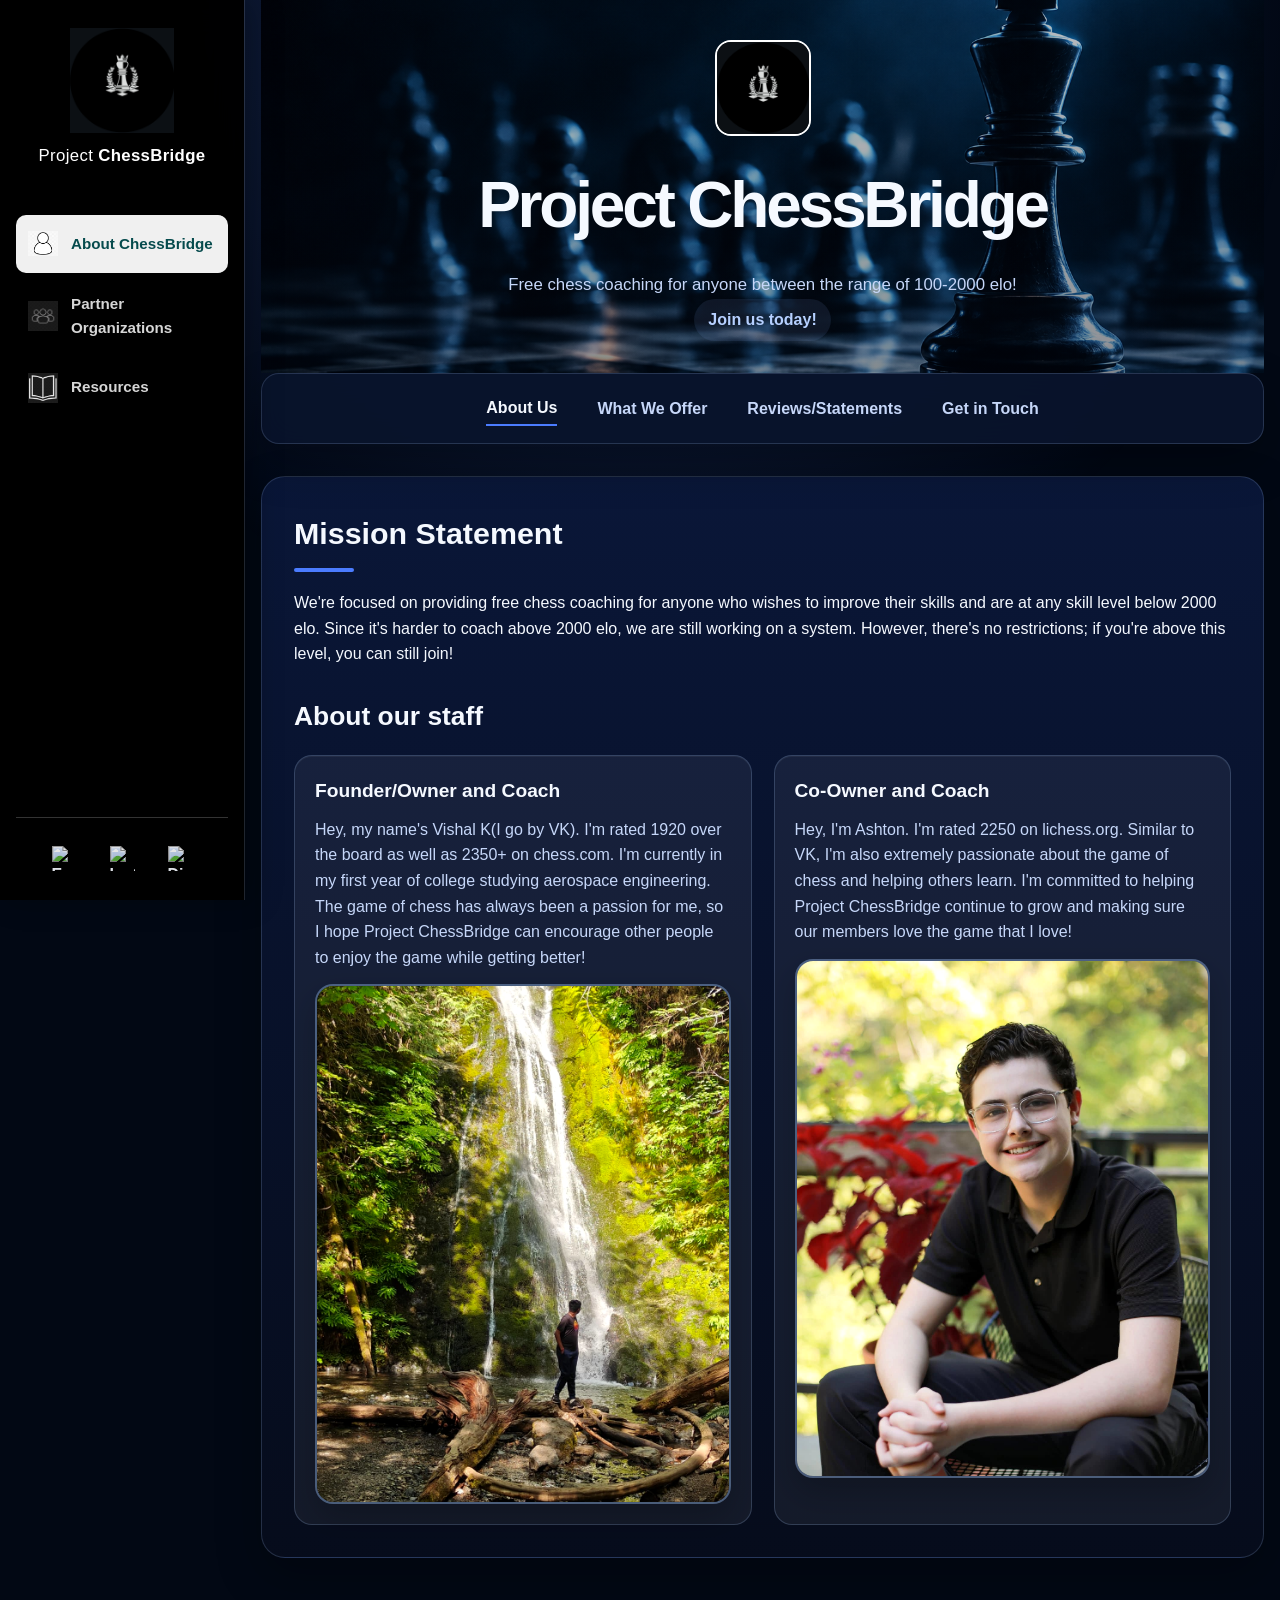
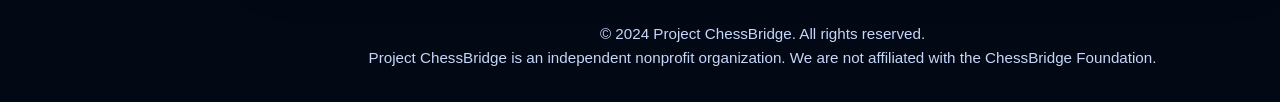
==== commit da08621f: "edited sidebar & bg image" ====
--- a/index.html
+++ b/index.html
@@ -98,44 +98,61 @@
       margin: 0 auto;
     }
 
+    body {
+      padding-left: 245px;
+    }
+
     .main-tabs {
+      position: fixed;
+      top: 0;
+      left: 0;
+      width: 245px;
+      height: 100vh;
+      margin: 0;
+      padding: 24px 14px;
       display: flex;
-      justify-content: center;
+      flex-direction: column;
+      justify-content: flex-start;
       gap: 8px;
-      padding: 18px 16px 0;
+
+      background: linear-gradient(180deg, #087f82 0%, #056568 100%);
+
+      border: 0;
+      border-radius: 0;
+      box-shadow: 4px 0 18px rgba(0, 0, 0, 0.18);
+      z-index: 1000;
     }
 
     .main-tabs .external-link {
-      margin: 0 0 0 auto;
+      margin: 0;
       text-align: center;
     }
 
     .main-tab {
       position: relative;
+      width: 100%;
       border: 0;
+      border-radius: 10px;
       background: transparent;
-      color: var(--muted);
+      color: rgba(255, 255, 255, 0.82);
       cursor: pointer;
       font: inherit;
       font-weight: 600;
-      padding: 10px 16px;
+      padding: 14px 16px;
+      text-align: left;
+      transition: 
+        background 0.2s ease,
+        color 0.2s ease;
     }
 
     .main-tab::after {
-      position: absolute;
-      right: 16px;
-      bottom: 3px;
-      left: 16px;
-      height: 2px;
-      background: var(--accent);
-      content: "";
-      transform: scaleX(0);
-      transition: transform 0.2s ease;
+      display: none;
     }
 
     .main-tab[aria-selected="true"],
     .main-tab:hover {
-      color: var(--text);
+      color: #064b4d;
+      background: rgba(255, 255, 255, 0.92);
     }
 
     .main-tab[aria-selected="true"]::after,
@@ -410,16 +427,90 @@
     }
 
     @media (max-width: 768px) {
+
+      body {
+        padding-left: 0;
+      }
       .main-tabs {
-        flex-wrap: wrap;
-      }
-
-      .main-tabs .external-link {
+        position: sticky;
+        top: 0;
+        left: auto;
+        width: 100%;
+        height: auto;
+
+        display: flex;
+        flex-direction: row;
+        flex-wrap: nowrap;
+        justify-content: flex-start;
+
+        overflow-x: auto;
+        gap: 4px;
+        padding: 8px;
+        border-radius: 0;
+        z-index: 1000;
+      }
+
+      .main-tab {
         flex: 0 0 auto;
-        width: fit-content;
-        margin: 8px auto 0;
+        width: auto;
+        padding: 10px 12px;
         text-align: center;
-      }
+        white-space: nowrap;
+        font-size: 0.9rem;
+      }
+
+      .main-panel > nav:not(.resource-tabs) {
+        position: sticky;
+        top: 0;
+        left: auto;
+        right: auto;
+        width: 100%;
+        overflow-x: auto;
+        margin: 0;
+        padding: 10px 12px;
+        border-radius: 0;
+        border-width: 0 0 1px 0;
+        z-index: 900;
+      }
+
+      .main-panel > nav:not(.resource-tabs) ul {
+        display: flex;
+        flex-wrap: nowrap;
+        width: max-content;
+        gap: 8px;
+      }
+
+      .main-panel > nav:not(.resource-tabs) li {
+         flex: 0 0 auto;
+      }
+
+      .main-panel > nav:not(.resource-tabs) + main {
+        padding-top: 0;
+      }
+
+  /* Resources sub-navigation */
+      .resources-panel > .resource-tabs {
+        position: sticky;
+        top: 0;
+        left: auto;
+        right: auto;
+        width: 100%;
+
+        overflow-x: auto;
+        white-space: nowrap;
+
+        margin: 0;
+        padding: 10px 12px;
+
+        border-radius: 0;
+        border-width: 0 0 1px 0;
+        z-index: 900;
+      }
+
+      .resources-panel {
+        padding-top: 0;
+      }
+    }
 
       .review-scroll-btn {
         width: 25px;
@@ -941,20 +1032,277 @@
     header {
       position: relative;
       overflow: hidden;
-      background-image: linear-gradient(rgba(2, 8, 20, 0.25), rgba(2, 8, 20, 0.45)), url("Images/bg.jpg");
+      background-image: linear-gradient(rgba(2, 8, 20, 0.25), rgba(2, 8, 20, 0.45)), url("Images/landingpage-bg.png");
       background-size: cover;
       background-position: center;
       background-repeat: no-repeat;
     }
+
+    .main-tabs {
+      position: fixed;
+      top: 0;
+      left: 0;
+      bottom: 0;
+
+      width: 245px;
+      max-width: 245px;
+
+      margin: 0;
+      padding: 28px 16px 22px;
+      display: flex;
+      flex-direction: column;
+
+      background: linear-gradient(180deg, rgba(0,0,0, 0.98), rgba(0,0,0,0.98))  center / cover no-repeat;
+
+      border: 0;
+      border-right: 1px solid rgba(255, 255, 255, 0.12);
+      border-radius: 0;
+
+      box-shadow: 8px 0 28px rgba(0, 0, 0, 0.25);
+      z-index: 1000;
+    }
+    
+    .sidebar-brand {
+      display: flex;
+      flex-direction: column;
+      align-items: center;
+      margin-bottom: 38px;
+      color: white;
+      text-align: center;
+    }
+
+    .sidebar-brand img {
+      width: 105px;
+      height: 105px;
+      object-fit: contain;
+      margin-bottom: 10px;
+    }
+
+    .sidebar-brand div {
+      font-size: 1.05rem;
+      font-weight: 500;
+      letter-spacing: 0.02em;
+    }
+    
+    .sidebar-brand strong {
+      font-weight: 700;
+    }
+    
+    .sidebar-navigation {
+      display: flex;
+      flex-direction: column;
+      gap: 8px;
+      width: 100%;
+    }
+
+    .main-tabs .main-tab {
+      position: relative;
+      display: flex;
+      align-items: center;
+      gap: 13px;
+      width: 100%;
+      min-height: 58px;
+      padding: 10px 12px;
+      border: 0;
+      border-radius: 10px;
+      background: transparent;
+      color: rgba(255, 255, 255, 0.84);
+      cursor: pointer;
+      font: inherit;
+      font-size: 0.95rem;
+      font-weight: 600;
+      text-align: left;
+      transition: background 0.2s ease, color 0.2s ease, transform 0.2s ease;
+    }
+      
+      .main-tabs .main-tab img {
+        flex: 0 0 auto;
+
+        width: 30px;
+        height: 30px;
+        object-fit: contain;
+        opacity: 0.9;
+        transition: opacity 0.2s ease;
+      }
+      
+      .main-tabs .main-tab span {
+        flex: 1;
+      }
+      .main-tabs .main-tab:hover {
+        color: #ffffff;
+        background: rgba(255, 255, 255, 0.10);
+        transform: translateX(2px);
+      }
+      
+      .main-tabs .main-tab:hover img {
+      opacity: 1;
+      }
+      
+      .main-tabs .main-tab[aria-selected="true"] {
+        color: #064b4d;
+        background: rgba(255, 255, 255, 0.94);
+        box-shadow: 0 4px 14px rgba(0, 0, 0, 0.12);
+      }
+      
+      .main-tabs .main-tab[aria-selected="true"] img {
+        opacity: 1;
+      }
+      
+      .main-tabs .main-tab::after {
+        display: none;
+      }
+      
+      .sidebar-socials {
+        display: flex;
+        justify-content: center;
+        align-items: center;
+        gap: 18px;
+        margin-top: auto;
+        padding-top: 20px;
+        border-top: 1px solid rgba(255, 255, 255, 0.20);
+      }
+
+      .sidebar-socials a {
+        display: flex;
+        align-items: center;
+        justify-content: center;
+        width: 40px;
+        height: 40px;
+        border-radius: 8px;
+        transition:
+          background 0.2s ease,
+          transform 0.2s ease;
+      }
+      
+      .sidebar-socials a:hover {
+        background: rgba(255, 255, 255, 0.10);
+        transform: translateY(-2px);
+      }
+      
+      .sidebar-socials img {
+        width: 25px;
+        height: 25px;
+        object-fit: contain;
+        opacity: 0.9;
+      }
+
+      .sidebar-socials a:hover img {
+        opacity: 1;
+      }
+      
+      @media (max-width: 768px) {
+        .main-tabs {
+          position: sticky;
+          top: 0;
+          left: auto;
+          bottom: auto;
+          width: 100%;
+          max-width: none;
+          min-height: auto;
+          padding: 10px;
+          flex-direction: row;
+          align-items: center;
+          overflow-x: auto;
+          gap: 6px;
+          border-right: 0;
+          border-bottom: 1px solid rgba(255, 255, 255, 0.12);
+        }
+        
+        .sidebar-brand {
+          flex: 0 0 auto;
+          flex-direction: row;
+          margin: 0 8px 0 0;
+          gap: 8px;
+        }
+
+        .sidebar-brand img {
+          width: 42px;
+          height: 42px;
+          margin: 0;
+        }
+
+        .sidebar-brand div {
+          display: none;
+        }
+        
+        .sidebar-navigation {
+          flex-direction: row;
+          width: auto;
+          flex: 0 0 auto;
+        }
+
+        .main-tabs .main-tab {
+          flex: 0 0 auto;
+          width: auto;
+          min-height: 48px;
+          padding: 8px 12px;
+          white-space: nowrap;
+        }
+        
+        .main-tabs .main-tab img {
+          width: 24px;
+          height: 24px;
+        }
+
+        .sidebar-socials {
+        flex: 0 0 auto;
+        margin: 0 0 0 8px;
+        padding: 0;
+        border-top: 0;
+        }
+
+        .sidebar-socials a {
+          width: 36px;
+          height: 36px;
+        }
+
+        .sidebar-socials img {
+          width: 22px;
+          height: 22px;
+          }
+      }
   </style>
 </head>
 <body>
   <nav class="main-tabs" role="tablist" aria-label="Main pages">
-    <button class="main-tab" type="button" role="tab" aria-controls="about-chessbridge" aria-selected="true" data-main-tab="about-chessbridge">About ChessBridge</button>
-    <button class="main-tab" type="button" role="tab" aria-controls="partner-organizations" aria-selected="false" data-main-tab="partner-organizations">Partner Organizations</button>
-    <button class="main-tab" type="button" role="tab" aria-controls="resources" aria-selected="false" data-main-tab="resources">Resources</button>
-    
-    
+    <div class="sidebar-brand">
+      <img src="Images/cbLogo.png" alt="Project ChessBridge logo">
+      <div>Project <strong>ChessBridge</strong></div>
+    </div>
+
+    <div class="sidebar-navigation">
+
+      <button class="main-tab" type="button" role="tab" aria-controls="about-chessbridge" aria-selected="true" data-main-tab="about-chessbridge">
+        <img src="Images/aboutIcon.jpg" alt="About Icon">
+        <span>About ChessBridge</span>
+      </button>
+
+      <button class="main-tab" type="button" role="tab" aria-controls="partner-organizations" aria-selected="false" data-main-tab="partner-organizations">
+        <img src="Images/partnersIcon.jpg" alt="">
+        <span>Partner Organizations</span>
+      </button>
+
+      <button class="main-tab" type="button" role="tab" aria-controls="resources" aria-selected="false" data-main-tab="resources">
+        <img src="Images/resourcesIcon.jpg" alt="">
+        <span>Resources</span>
+      </button>
+
+    </div>
+
+    <div class="sidebar-socials">
+      <a href="mailto:projectchessbridge@gmail.com" aria-label="Email Project ChessBridge">
+        <img src="Images/gmailLogo.png" alt="Email">
+      </a>
+
+      <a href="https://instagram.com/projectchessbridge" target="_blank" rel="noopener noreferrer" aria-label="Project ChessBridge on Instagram">
+        <img src="Images/instaLogo.jpg" alt="Instagram">
+      </a>
+
+      <a href="https://discord.gg/6XR8N6FSv9" target="_blank" rel="noopener noreferrer" aria-label="Project ChessBridge Discord">
+        <img src="https://art.pixilart.com/47700d2e75da.png" alt="Discord">
+      </a>
+    </div>
+
   </nav>
 
   <div id="about-chessbridge" class="main-panel">
@@ -984,7 +1332,7 @@
       <div class="staff-layout">
         <article class="staff-card">
           <h3>Founder/Owner and Coach</h3>
-          <p>Hey, my name's Vishal K(I go by VK). I'm rated 1920 over the board as well as 2350+ on chess.com. I'm currently in my first year of college studying aerospace engineering. The game of chess has always been a passion for me, so I hope Project ChessBridge can encourage other people to enjoy the game through a methodical system of improvement!</p>
+          <p>Hey, my name's Vishal K(I go by VK). I'm rated 1920 over the board as well as 2350+ on chess.com. I'm currently in my first year of college studying aerospace engineering. The game of chess has always been a passion for me, so I hope Project ChessBridge can encourage other people to enjoy the game while getting better!</p>
           <img src="Images/IMG-20260601-WA0000.jpg" alt="Founder/Owner and Coach photo">
         </article>
         <article class="staff-card ashton-card">
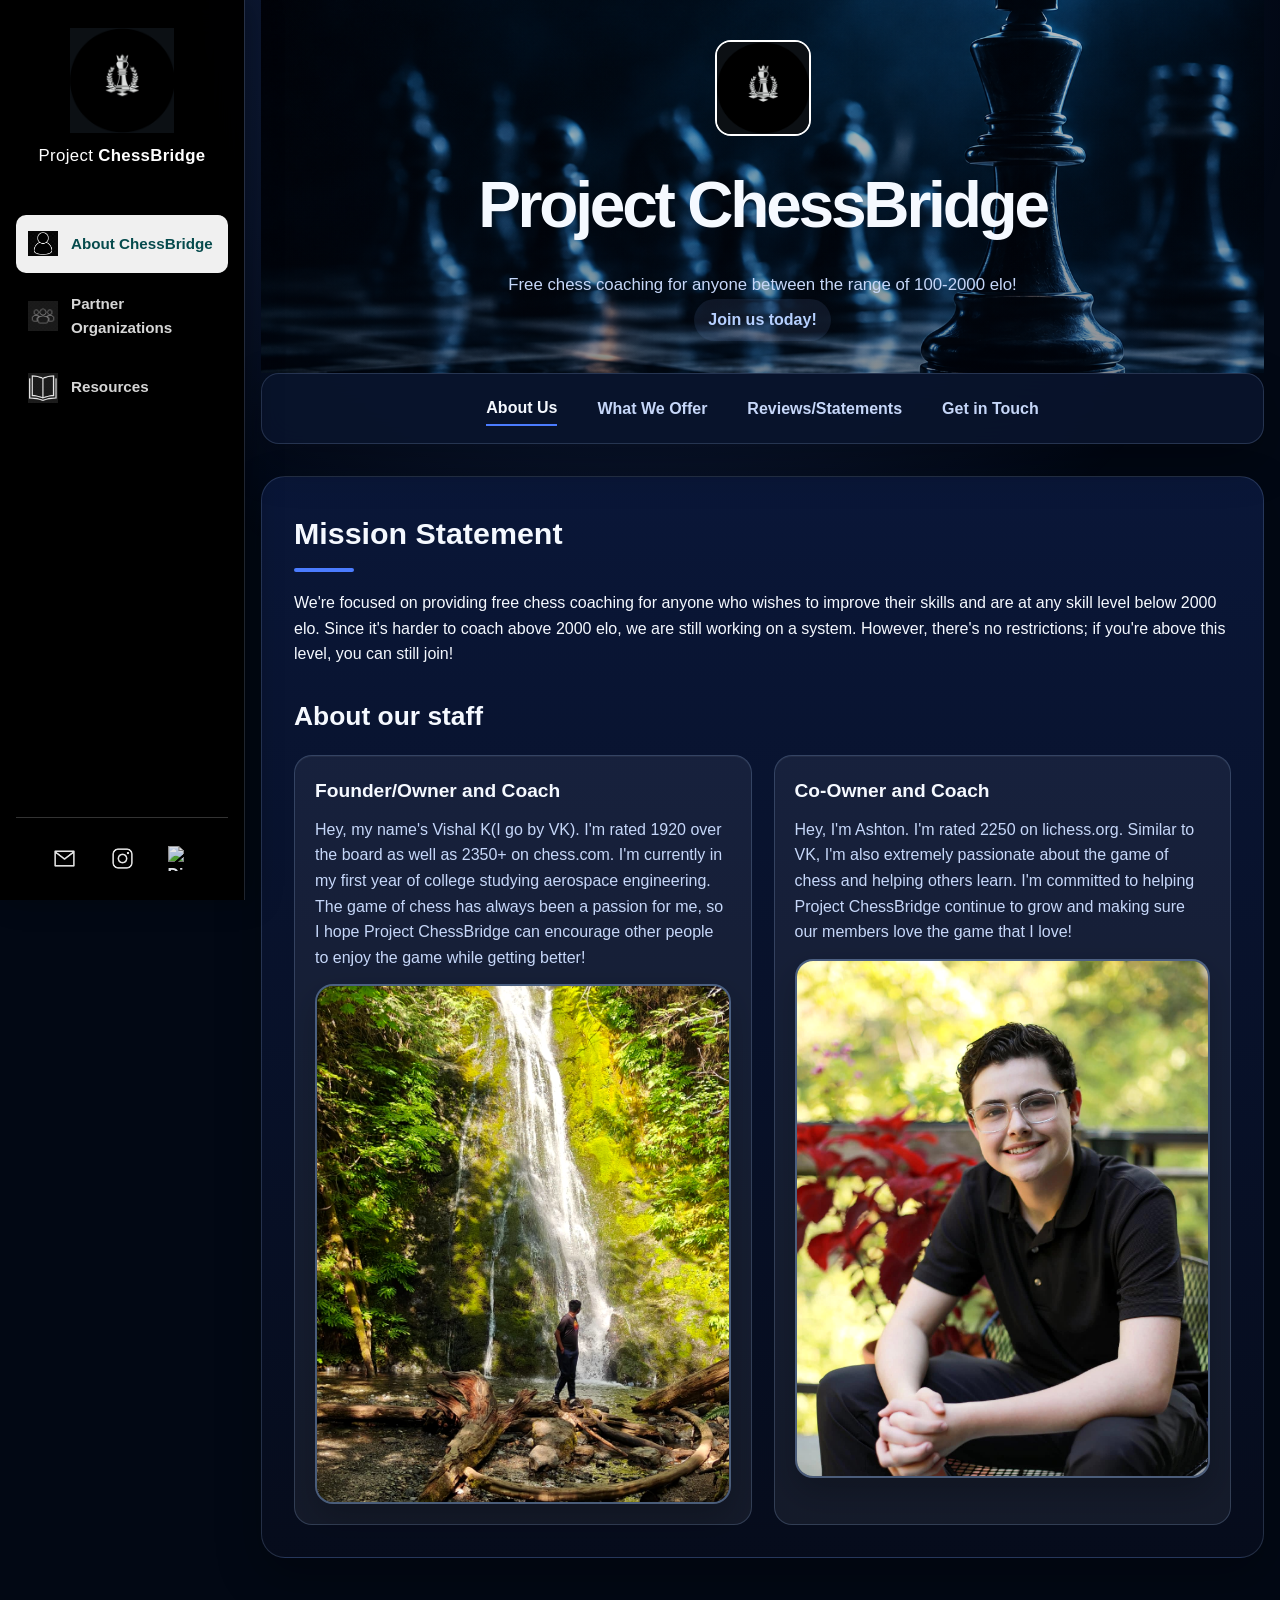
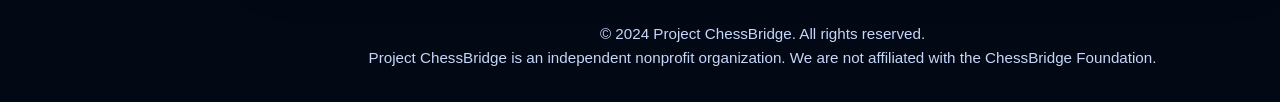
==== commit b60bb3b9: "edited logo colors" ====
--- a/index.html
+++ b/index.html
@@ -1291,15 +1291,15 @@
 
     <div class="sidebar-socials">
       <a href="mailto:projectchessbridge@gmail.com" aria-label="Email Project ChessBridge">
-        <img src="Images/gmailLogo.png" alt="Email">
+        <img src="Images/gmailBW.png" alt="Email">
       </a>
 
       <a href="https://instagram.com/projectchessbridge" target="_blank" rel="noopener noreferrer" aria-label="Project ChessBridge on Instagram">
-        <img src="Images/instaLogo.jpg" alt="Instagram">
+        <img src="Images/instagramBW.png" alt="Instagram">
       </a>
 
       <a href="https://discord.gg/6XR8N6FSv9" target="_blank" rel="noopener noreferrer" aria-label="Project ChessBridge Discord">
-        <img src="https://art.pixilart.com/47700d2e75da.png" alt="Discord">
+        <img src="Images/discordbw.png" alt="Discord">
       </a>
     </div>
 
@@ -1433,10 +1433,10 @@
       <h2>Get in Touch</h2>
       <p>If you'd like to get in touch, please reach out via the socials listed below!</p>
       <ul class="contact-list">
-        <li><img class="contact-image-slot" src="Images/gmailLogo.png" alt="Gmail logo"><span class="contact-bullet" aria-hidden="true">&bull;</span><span><a href="https://mail.google.com/mail/u/0/?view=cm&fs=1&to=projectchessbridge@gmail.com" target="_blank" rel="noopener noreferrer">Email: projectchessbridge@gmail.com.</a></span></li>
-        <li><img class="contact-image-slot" src="Images/instaLogo.jpg" alt="Instagram logo"><span class="contact-bullet" aria-hidden="true">&bull;</span><span><a href="https://instagram.com/projectchessbridge" target="_blank" rel="noopener noreferrer">Instagram: @projectchessbridge</a></span></li>
-        <li><img class="contact-image-slot" src="https://art.pixilart.com/47700d2e75da.png" alt="Discord logo"><span class="contact-bullet" aria-hidden="true">&bull;</span><span><a href="https://www.discord.com/users/1041559006143062027" target="_blank" rel="noopener noreferrer">VK(Founder/Owner)'s Discord ID: vkoffl</a></span></li>
-        <li><img class="contact-image-slot" src="https://art.pixilart.com/47700d2e75da.png" alt="Discord logo"><span class="contact-bullet" aria-hidden="true">&bull;</span><span><a href="https://discord.com/users/1244364250210762936" target="_blank" rel="noopener noreferrer">Ashton(Co-Owner)'s Discord ID: bxrbxzz </a></span></li>
+        <li><img class="contact-image-slot" src="Images/gmailBW.png" alt="Gmail logo"><span class="contact-bullet" aria-hidden="true">&bull;</span><span><a href="https://mail.google.com/mail/u/0/?view=cm&fs=1&to=projectchessbridge@gmail.com" target="_blank" rel="noopener noreferrer">Email: projectchessbridge@gmail.com.</a></span></li>
+        <li><img class="contact-image-slot" src="Images/instagramBW.png" alt="Instagram logo"><span class="contact-bullet" aria-hidden="true">&bull;</span><span><a href="https://instagram.com/projectchessbridge" target="_blank" rel="noopener noreferrer">Instagram: @projectchessbridge</a></span></li>
+        <li><img class="contact-image-slot" src="Images/discordbw.png" alt="Discord logo"><span class="contact-bullet" aria-hidden="true">&bull;</span><span><a href="https://www.discord.com/users/1041559006143062027" target="_blank" rel="noopener noreferrer">VK(Founder/Owner)'s Discord ID: vkoffl</a></span></li>
+        <li><img class="contact-image-slot" src="Images/discordbw.png" alt="Discord logo"><span class="contact-bullet" aria-hidden="true">&bull;</span><span><a href="https://discord.com/users/1244364250210762936" target="_blank" rel="noopener noreferrer">Ashton(Co-Owner)'s Discord ID: bxrbxzz </a></span></li>
       </ul>
     </section>
   </main>
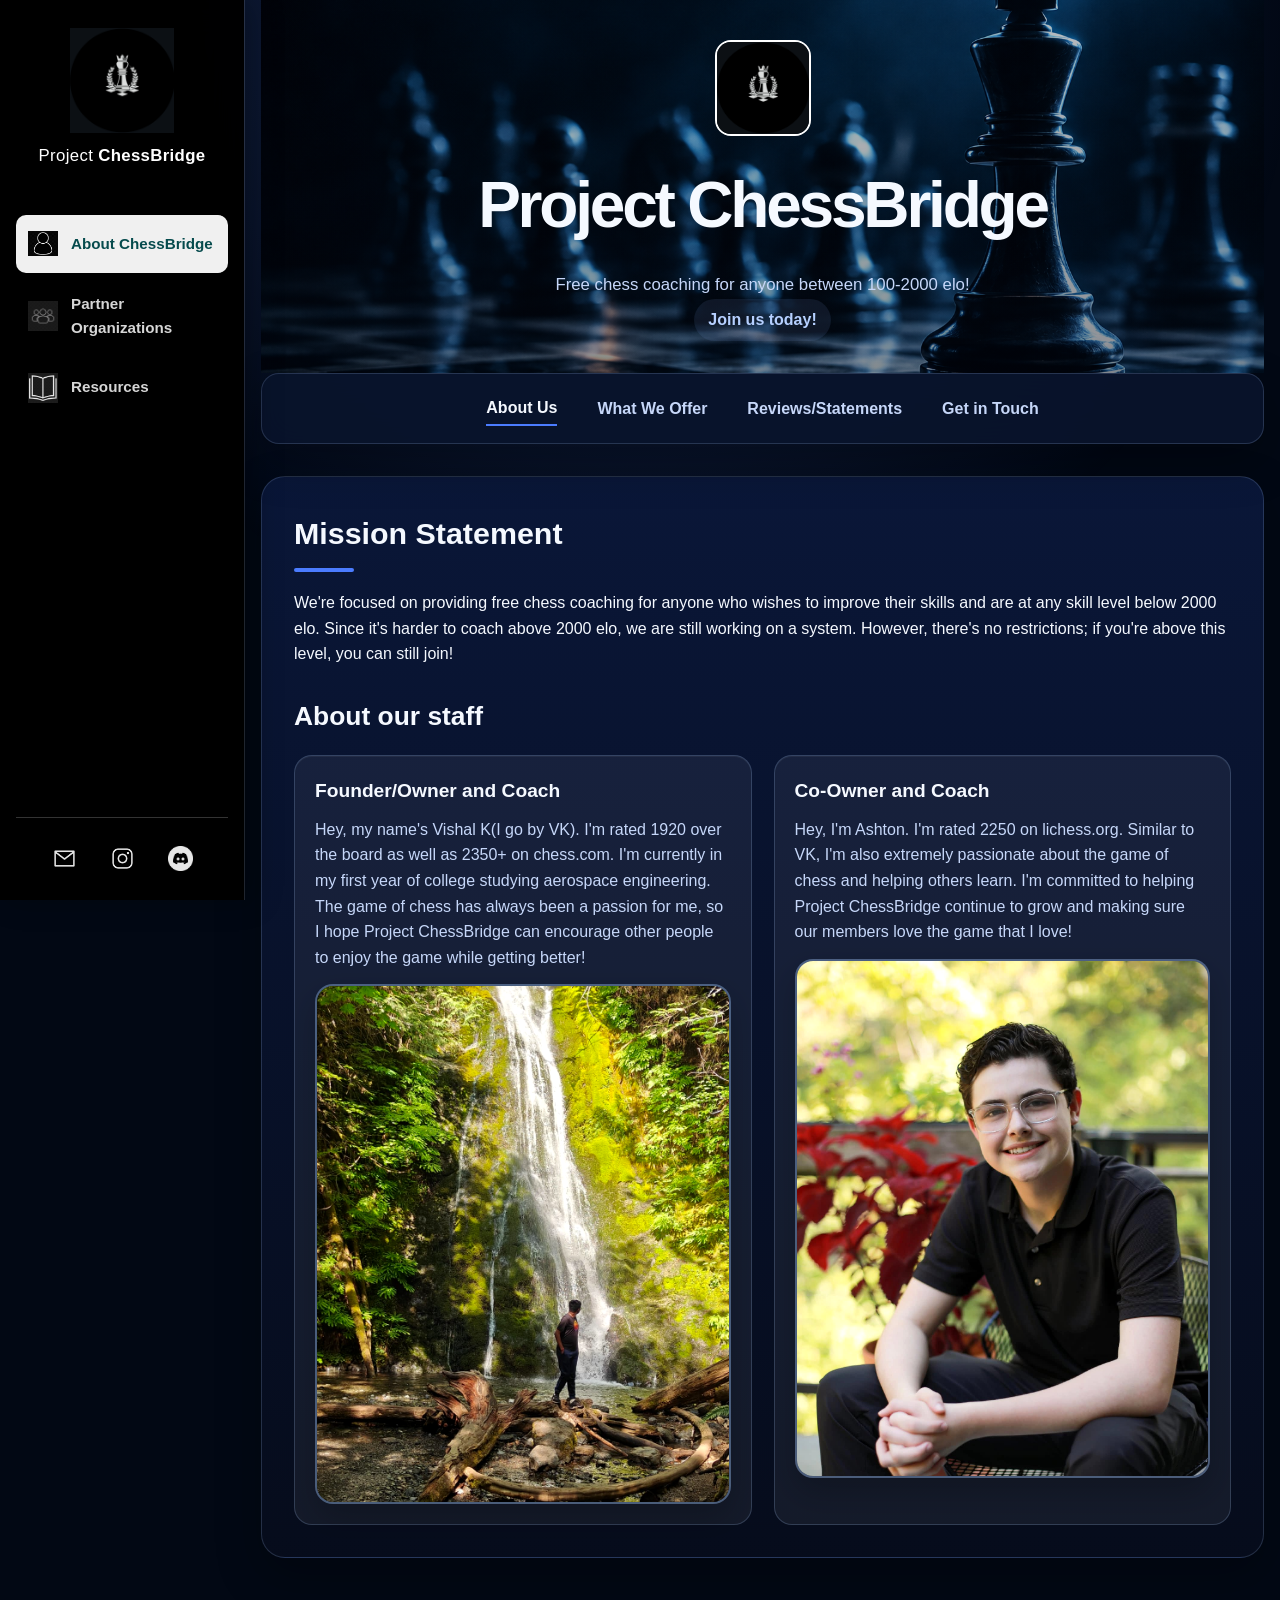
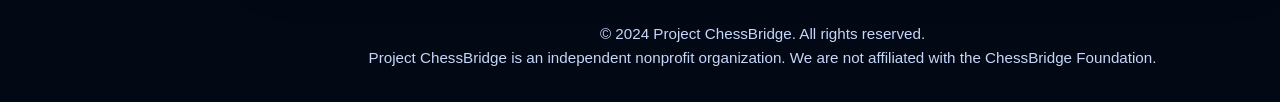
==== commit 36b00fe5: "fixed discord logo bug" ====
--- a/index.html
+++ b/index.html
@@ -1290,8 +1290,8 @@
     </div>
 
     <div class="sidebar-socials">
-      <a href="mailto:projectchessbridge@gmail.com" aria-label="Email Project ChessBridge">
-        <img src="Images/gmailBW.png" alt="Email">
+      <a href="https://mail.google.com/mail/u/0/?view=cm&fs=1&to=projectchessbridge@gmail.com" aria-label="Email Project ChessBridge">
+        <img src="Images/gmailBW.png" alt="Gmail">
       </a>
 
       <a href="https://instagram.com/projectchessbridge" target="_blank" rel="noopener noreferrer" aria-label="Project ChessBridge on Instagram">
@@ -1309,7 +1309,7 @@
   <header>
     <img class="logo-slot" src="Images/cbLogo.png" alt="chessbridge logo">
     <h1>Project ChessBridge</h1>
-    <p class="intro">Free chess coaching for anyone between the range of 100-2000 elo! </p>
+    <p class="intro">Free chess coaching for anyone between 100-2000 elo! </p>
     <a class="external-link" href="https://discord.gg/6XR8N6FSv9" target="_blank" rel="noopener noreferrer">Join us today!</a>
   </header>
 
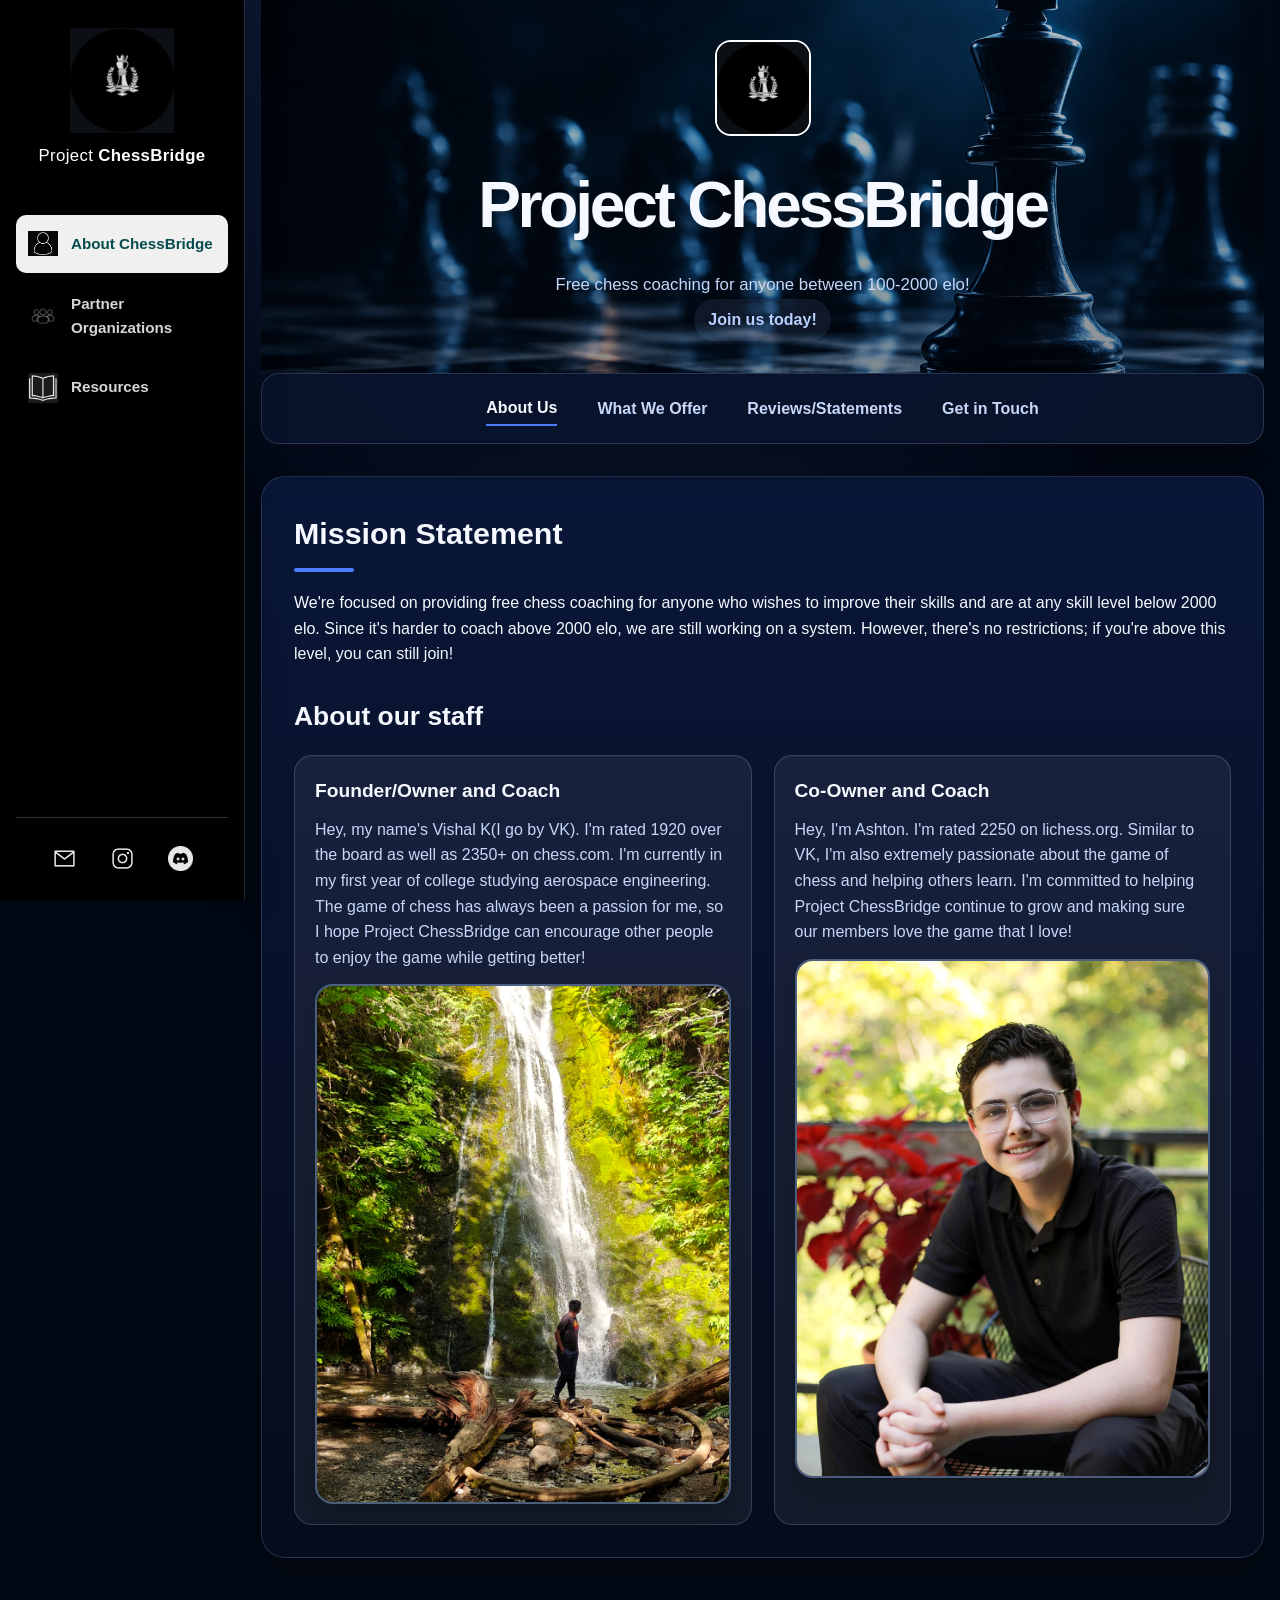
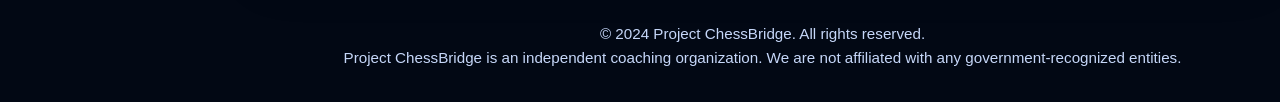
==== commit d289c25b: "turned partners-logo black" ====
--- a/index.html
+++ b/index.html
@@ -4,7 +4,7 @@
   <meta charset="UTF-8">
   <meta name="viewport" content="width=device-width, initial-scale=1.0">
   <meta name = "description" content = "Project ChessBridge: Free chess coaching for anyone between 100-2000 elo!">
-  <meta name = "keywords" content = "Chess coaching, free coaching, chess, chess lessons, chess improvement">
+  <meta name = "keywords" content = "Chess coaching, free coaching, chess, chess lessons, chess improvement, chessbridge, chess bridge, project chess bridge, project chessbridge, pcb">
   <title>Project ChessBridge</title>
   <link rel = "icon" href = "Images/cbLogo.png" type = "image/png">
   <style>
@@ -524,7 +524,6 @@
       .projects-grid {
         padding: 8px 0;
       }
-    }
 
     @media (max-width: 480px) {
       .projects-grid {
@@ -1333,7 +1332,7 @@
         <article class="staff-card">
           <h3>Founder/Owner and Coach</h3>
           <p>Hey, my name's Vishal K(I go by VK). I'm rated 1920 over the board as well as 2350+ on chess.com. I'm currently in my first year of college studying aerospace engineering. The game of chess has always been a passion for me, so I hope Project ChessBridge can encourage other people to enjoy the game while getting better!</p>
-          <img src="Images/IMG-20260601-WA0000.jpg" alt="Founder/Owner and Coach photo">
+          <img src="Images/vkpfp.jpg" alt="Founder/Owner and Coach photo">
         </article>
         <article class="staff-card ashton-card">
           <h3>Co-Owner and Coach</h3>
@@ -1518,7 +1517,7 @@
     <p>© 2024 Project ChessBridge. All rights reserved.
     </p>
     <p class="disclaimer">
-      Project ChessBridge is an independent nonprofit organization. We are not affiliated with the ChessBridge Foundation.
+      Project ChessBridge is an independent coaching organization. We are not affiliated with any government-recognized entities.
     </p>
   </footer>
 
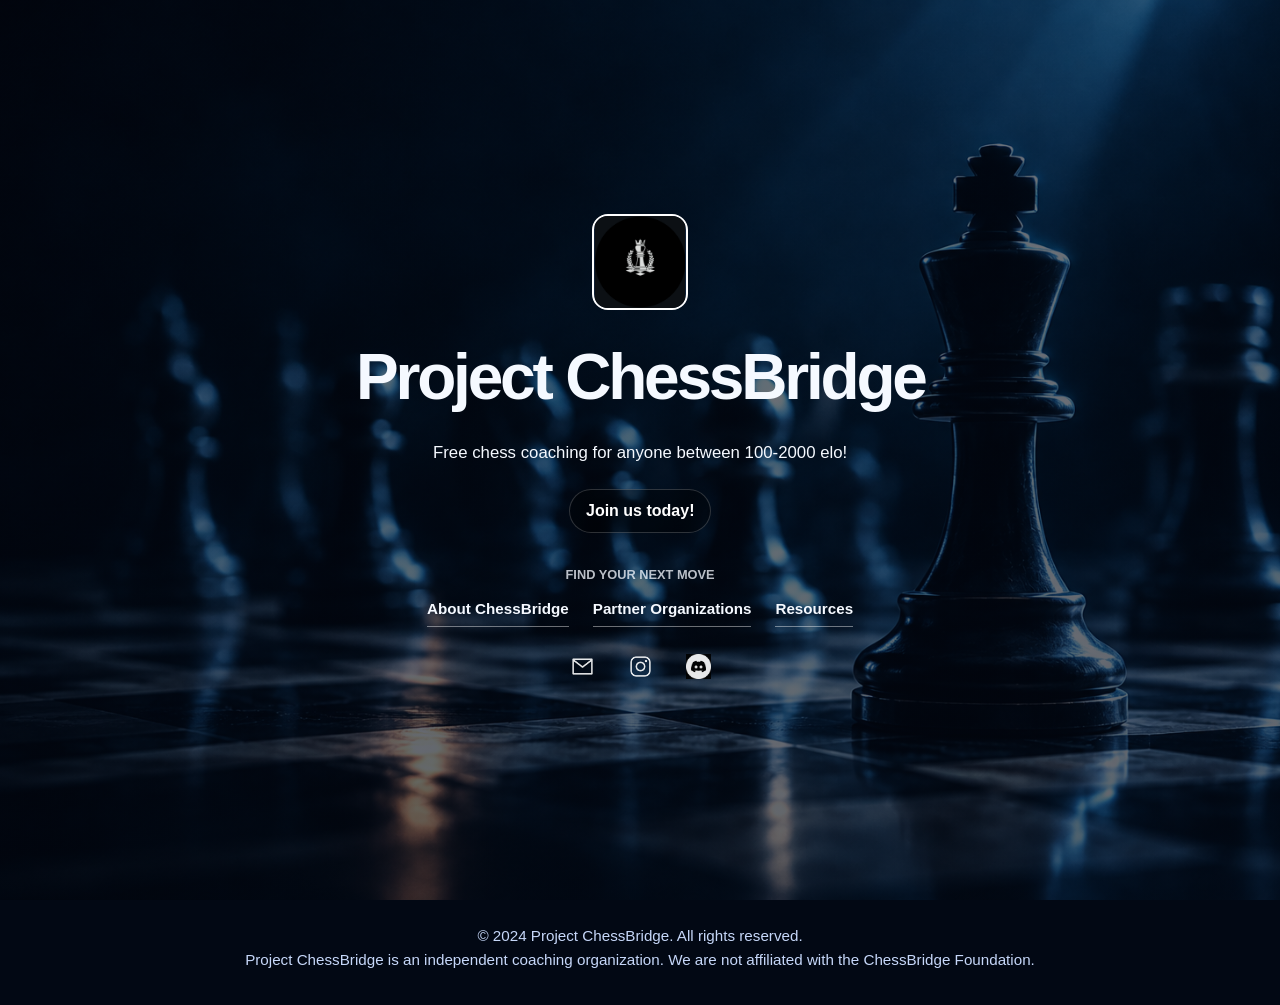
==== commit 7aa5fe9c: "added landing page and animations" ====
--- a/index.html
+++ b/index.html
@@ -11,14 +11,12 @@
     :root {
       color-scheme: dark;
       --bg-base: #020814;
-      --bg-panel: #09142c;
       --nav-bg: rgba(9, 20, 44, 0.92);
       --panel-bg-top: rgba(10, 23, 57, 0.98);
       --panel-bg-bottom: rgba(6, 12, 28, 0.98);
       --card-bg: rgba(14, 26, 58, 0.95);
       --soft-surface: rgba(255, 255, 255, 0.06);
       --accent: #4b7cff;
-      --accent-soft: #6c96ff;
       --text: #f5f9ff;
       --muted: #c6d7f9;
       --border: rgba(170, 204, 255, 0.18);
@@ -29,31 +27,6 @@
       --glow-color: rgba(83, 127, 255, 0.32);
     }
 
-    body[data-theme="blue"] {
-      --bg-base: #020814;
-      --bg-panel: #09142c;
-      --nav-bg: rgba(9, 20, 44, 0.92);
-      --panel-bg-top: rgba(10, 23, 57, 0.98);
-      --panel-bg-bottom: rgba(6, 12, 28, 0.98);
-      --card-bg: rgba(14, 26, 58, 0.95);
-      --soft-surface: rgba(255, 255, 255, 0.06);
-      --accent: #4b7cff;
-      --accent-soft: #6c96ff;
-      --text: #f5f9ff;
-      --muted: #c6d7f9;
-      --border: rgba(170, 204, 255, 0.18);
-      --shadow: 0 18px 45px rgba(0, 0, 0, 0.25);
-      --slot-bg: rgba(136, 180, 255, 0.1);
-      --slot-border: rgba(163, 195, 255, 0.62);
-      --slot-text: #b9d0ff;
-      --glow-color: rgba(83, 127, 255, 0.32);
-      background: var(--bg-base);
-    }
-
-    .contact-bullet {
-      transition: background 2.2s cubic-bezier(0.22, 1, 0.36, 1), background-color 2.2s cubic-bezier(0.22, 1, 0.36, 1), border-color 2.2s cubic-bezier(0.22, 1, 0.36, 1), color 2.2s cubic-bezier(0.22, 1, 0.36, 1), box-shadow 2.2s cubic-bezier(0.22, 1, 0.36, 1), transform 0.2s ease;
-    }
-
     * {
       box-sizing: border-box;
       margin: 0;
@@ -62,10 +35,13 @@
 
     html, body {
       min-height: 100%;
-      background: radial-gradient(circle at top, #11234a 0%, var(--bg-base) 60%);
       color: var(--text);
       font-family: -apple-system, BlinkMacSystemFont, "Segoe UI", sans-serif;
       line-height: 1.6;
+    }
+
+    html {
+      background: radial-gradient(circle at top, #11234a 0%, var(--bg-base) 60%);
     }
 
     body {
@@ -74,6 +50,7 @@
       flex-direction: column;
       justify-content: space-between;
       background: var(--bg-base);
+      padding-left: 245px;
       transition: background-color 2.2s cubic-bezier(0.22, 1, 0.36, 1), color 2.2s cubic-bezier(0.22, 1, 0.36, 1);
     }
 
@@ -93,71 +70,9 @@
       z-index: 1;
     }
 
-    header, nav, main, footer {
+    nav, main, footer {
       width: min(1120px, calc(100% - 32px));
       margin: 0 auto;
-    }
-
-    body {
-      padding-left: 245px;
-    }
-
-    .main-tabs {
-      position: fixed;
-      top: 0;
-      left: 0;
-      width: 245px;
-      height: 100vh;
-      margin: 0;
-      padding: 24px 14px;
-      display: flex;
-      flex-direction: column;
-      justify-content: flex-start;
-      gap: 8px;
-
-      background: linear-gradient(180deg, #087f82 0%, #056568 100%);
-
-      border: 0;
-      border-radius: 0;
-      box-shadow: 4px 0 18px rgba(0, 0, 0, 0.18);
-      z-index: 1000;
-    }
-
-    .main-tabs .external-link {
-      margin: 0;
-      text-align: center;
-    }
-
-    .main-tab {
-      position: relative;
-      width: 100%;
-      border: 0;
-      border-radius: 10px;
-      background: transparent;
-      color: rgba(255, 255, 255, 0.82);
-      cursor: pointer;
-      font: inherit;
-      font-weight: 600;
-      padding: 14px 16px;
-      text-align: left;
-      transition: 
-        background 0.2s ease,
-        color 0.2s ease;
-    }
-
-    .main-tab::after {
-      display: none;
-    }
-
-    .main-tab[aria-selected="true"],
-    .main-tab:hover {
-      color: #064b4d;
-      background: rgba(255, 255, 255, 0.92);
-    }
-
-    .main-tab[aria-selected="true"]::after,
-    .main-tab:hover::after {
-      transform: scaleX(1);
     }
 
     .main-panel[hidden] {
@@ -178,35 +93,17 @@
       box-shadow: var(--shadow);
     }
 
-    header {
-      padding: 40px 0 20px;
-      text-align: center;
-    }
-
     .logo-slot {
       display: grid;
       width: 96px;
       height: 96px;
-      margin: 0 auto 18px;
-      place-items: center;
+      margin: 0 auto 16px;
       border: 2px solid #ffffff;
       border-radius: 16px;
       background: var(--slot-bg);
       color: var(--slot-text);
       font-size: 0.8rem;
-    }
-
-    header h1 {
-      font-size: clamp(2.5rem, 5vw, 4rem);
-      letter-spacing: -0.05em;
-      margin-bottom: 16px;
-    }
-
-    header p {
-      max-width: 720px;
-      margin: 0 auto;
-      color: var(--muted);
-      font-size: 1.05rem;
+        object-fit: contain;
     }
 
     nav {
@@ -238,6 +135,21 @@
       color: var(--text);
     }
 
+    .hero-join-button {
+      margin: 12px auto 0;
+      padding: 8px 16px;
+      border: 1px solid rgba(255, 255, 255, 0.18);
+      background: rgba(0, 0, 0, 0.36);
+      color: #fff;
+      transition: background 0.2s ease, color 0.2s ease, transform 0.2s ease;
+    }
+
+    .hero-join-button:hover {
+      background: rgba(0, 0, 0, 0.52);
+      color: #fff;
+      transform: translateY(-1px);
+    }
+
     nav ul {
       display: flex;
       flex-wrap: wrap;
@@ -324,28 +236,6 @@
       margin-top: 10px;
       border-radius: 999px;
       background: var(--accent);
-    }
-
-    .intro p,
-    .about-text,
-    .contact p {
-      max-width: 780px;
-      color: var(--muted);
-    }
-
-    .skills-list {
-      display: grid;
-      grid-template-columns: repeat(auto-fit, minmax(160px, 1fr));
-      gap: 16px;
-      margin-top: 20px;
-    }
-
-    .skills-list li {
-      background: rgba(255, 255, 255, 0.05);
-      border: 1px solid rgba(255, 255, 255, 0.08);
-      border-radius: 16px;
-      padding: 14px 16px;
-      list-style: none;
     }
 
     .reviews-scroll-shell {
@@ -426,111 +316,6 @@
       outline: none;
     }
 
-    @media (max-width: 768px) {
-
-      body {
-        padding-left: 0;
-      }
-      .main-tabs {
-        position: sticky;
-        top: 0;
-        left: auto;
-        width: 100%;
-        height: auto;
-
-        display: flex;
-        flex-direction: row;
-        flex-wrap: nowrap;
-        justify-content: flex-start;
-
-        overflow-x: auto;
-        gap: 4px;
-        padding: 8px;
-        border-radius: 0;
-        z-index: 1000;
-      }
-
-      .main-tab {
-        flex: 0 0 auto;
-        width: auto;
-        padding: 10px 12px;
-        text-align: center;
-        white-space: nowrap;
-        font-size: 0.9rem;
-      }
-
-      .main-panel > nav:not(.resource-tabs) {
-        position: sticky;
-        top: 0;
-        left: auto;
-        right: auto;
-        width: 100%;
-        overflow-x: auto;
-        margin: 0;
-        padding: 10px 12px;
-        border-radius: 0;
-        border-width: 0 0 1px 0;
-        z-index: 900;
-      }
-
-      .main-panel > nav:not(.resource-tabs) ul {
-        display: flex;
-        flex-wrap: nowrap;
-        width: max-content;
-        gap: 8px;
-      }
-
-      .main-panel > nav:not(.resource-tabs) li {
-         flex: 0 0 auto;
-      }
-
-      .main-panel > nav:not(.resource-tabs) + main {
-        padding-top: 0;
-      }
-
-  /* Resources sub-navigation */
-      .resources-panel > .resource-tabs {
-        position: sticky;
-        top: 0;
-        left: auto;
-        right: auto;
-        width: 100%;
-
-        overflow-x: auto;
-        white-space: nowrap;
-
-        margin: 0;
-        padding: 10px 12px;
-
-        border-radius: 0;
-        border-width: 0 0 1px 0;
-        z-index: 900;
-      }
-
-      .resources-panel {
-        padding-top: 0;
-      }
-    }
-
-      .review-scroll-btn {
-        width: 25px;
-        height: 32px;
-      }
-
-      .review-scroll-btn::before {
-        font-size: 1.2rem;
-      }
-
-      .projects-grid {
-        padding: 8px 0;
-      }
-
-    @media (max-width: 480px) {
-      .projects-grid {
-        padding: 8px 0;
-      }
-    }
-
     .project-card {
       flex: 0 0 min(320px, 65vw);
       display: flex;
@@ -572,14 +357,6 @@
       border: 1px solid rgba(255, 255, 255, 0.1);
       background: var(--slot-bg);
       cursor: pointer;
-    }
-
-    .project-card:nth-child(2) .review-image-slot {
-      object-position: center;
-    }
-
-    .project-card:last-child .review-image-slot {
-      object-position: center;
     }
 
     .lightbox-overlay {
@@ -642,20 +419,6 @@
       width: fit-content;
     }
 
-    .contact p {
-      margin-bottom: 12px;
-    }
-
-    .contact a {
-      color: #8cb2ff;
-      text-decoration: none;
-      font-weight: 600;
-    }
-
-    .contact a:hover {
-      text-decoration: underline;
-    }
-
     .contact-list {
       display: grid;
       gap: 14px;
@@ -680,10 +443,8 @@
     }
 
     .contact-image-slot {
-      display: grid;
       width: 48px;
       height: 48px;
-      place-items: center;
       border: 1px dashed var(--slot-border);
       border-radius: 10px;
       background: var(--slot-bg);
@@ -888,8 +649,6 @@
     }
 
     .partner-discord-logo {
-      display: inline-grid;
-      place-items: center;
       width: 32px;
       height: 32px;
       border-radius: 10px;
@@ -1012,29 +771,15 @@
         max-width: 280px;
         justify-self: center;
         min-height: 0;
-        aspect-ratio: 1 / 1;
       }
 
       .partner-copy {
         width: 100%;
       }
 
-      .photo-row {
-        grid-template-columns: 1fr;
-      }
-
       section {
         padding: 24px;
       }
-    }
-
-    header {
-      position: relative;
-      overflow: hidden;
-      background-image: linear-gradient(rgba(2, 8, 20, 0.25), rgba(2, 8, 20, 0.45)), url("Images/landingpage-bg.png");
-      background-size: cover;
-      background-position: center;
-      background-repeat: no-repeat;
     }
 
     .main-tabs {
@@ -1044,14 +789,16 @@
       bottom: 0;
 
       width: 245px;
-      max-width: 245px;
+      height: 100vh;
 
       margin: 0;
       padding: 28px 16px 22px;
       display: flex;
       flex-direction: column;
-
-      background: linear-gradient(180deg, rgba(0,0,0, 0.98), rgba(0,0,0,0.98))  center / cover no-repeat;
+      justify-content: flex-start;
+      gap: 8px;
+
+      background: rgba(0, 0, 0, 0.98);
 
       border: 0;
       border-right: 1px solid rgba(255, 255, 255, 0.12);
@@ -1059,6 +806,30 @@
 
       box-shadow: 8px 0 28px rgba(0, 0, 0, 0.25);
       z-index: 1000;
+    }
+
+    .main-tabs.nav-entering .sidebar-brand,
+    .main-tabs.nav-entering .main-tab,
+    .main-tabs.nav-entering .sidebar-socials a {
+      animation: sidebar-item-enter 420ms cubic-bezier(0.22, 1, 0.36, 1) both;
+    }
+
+    .main-tabs.nav-entering .main-tab:nth-child(1) { animation-delay: 50ms; }
+    .main-tabs.nav-entering .main-tab:nth-child(2) { animation-delay: 100ms; }
+    .main-tabs.nav-entering .main-tab:nth-child(3) { animation-delay: 150ms; }
+    .main-tabs.nav-entering .sidebar-socials a:nth-child(1) { animation-delay: 200ms; }
+    .main-tabs.nav-entering .sidebar-socials a:nth-child(2) { animation-delay: 250ms; }
+    .main-tabs.nav-entering .sidebar-socials a:nth-child(3) { animation-delay: 300ms; }
+
+    @keyframes sidebar-item-enter {
+      from {
+        opacity: 0;
+        transform: translateX(-12px);
+      }
+      to {
+        opacity: 1;
+        transform: translateX(0);
+      }
     }
     
     .sidebar-brand {
@@ -1133,16 +904,17 @@
         transform: translateX(2px);
       }
       
-      .main-tabs .main-tab:hover img {
-      opacity: 1;
-      }
-      
+      .main-tabs .main-tab:hover,
       .main-tabs .main-tab[aria-selected="true"] {
         color: #064b4d;
         background: rgba(255, 255, 255, 0.94);
+      }
+
+      .main-tabs .main-tab[aria-selected="true"] {
         box-shadow: 0 4px 14px rgba(0, 0, 0, 0.12);
       }
-      
+
+      .main-tabs .main-tab:hover img,
       .main-tabs .main-tab[aria-selected="true"] img {
         opacity: 1;
       }
@@ -1189,80 +961,308 @@
         opacity: 1;
       }
       
-      @media (max-width: 768px) {
-        .main-tabs {
-          position: sticky;
-          top: 0;
-          left: auto;
-          bottom: auto;
-          width: 100%;
-          max-width: none;
-          min-height: auto;
-          padding: 10px;
-          flex-direction: row;
-          align-items: center;
-          overflow-x: auto;
-          gap: 6px;
-          border-right: 0;
-          border-bottom: 1px solid rgba(255, 255, 255, 0.12);
-        }
-        
-        .sidebar-brand {
-          flex: 0 0 auto;
-          flex-direction: row;
-          margin: 0 8px 0 0;
-          gap: 8px;
-        }
-
-        .sidebar-brand img {
-          width: 42px;
-          height: 42px;
-          margin: 0;
-        }
-
-        .sidebar-brand div {
-          display: none;
-        }
-        
-        .sidebar-navigation {
-          flex-direction: row;
-          width: auto;
-          flex: 0 0 auto;
-        }
-
-        .main-tabs .main-tab {
-          flex: 0 0 auto;
-          width: auto;
-          min-height: 48px;
-          padding: 8px 12px;
-          white-space: nowrap;
-        }
-        
-        .main-tabs .main-tab img {
-          width: 24px;
-          height: 24px;
-        }
-
-        .sidebar-socials {
+    .landing-hero {
+      position: relative;
+      overflow: hidden;
+      width: 100%;
+      max-width: none;
+      min-height: 100vh;
+      min-height: 100svh;
+      margin: 0;
+      padding: 64px 24px;
+      display: flex;
+      flex-direction: column;
+      align-items: center;
+      justify-content: center;
+      text-align: center;
+      background-image: linear-gradient(rgba(2, 8, 20, 0.56), rgba(2, 8, 20, 0.62)), url("Images/landingpage-bg.png");
+      background-size: cover;
+      background-position: center;
+      background-repeat: no-repeat;
+    }
+
+    #home.home-entering .landing-hero > * {
+      animation: home-element-arrive 560ms cubic-bezier(0.22, 1, 0.36, 1) both;
+    }
+
+    #home.home-entering .landing-hero > *:nth-child(2) { animation-delay: 55ms; }
+    #home.home-entering .landing-hero > *:nth-child(3) { animation-delay: 110ms; }
+    #home.home-entering .landing-hero > *:nth-child(4) { animation-delay: 165ms; }
+    #home.home-entering .landing-hero > *:nth-child(5) { animation-delay: 220ms; }
+    #home.home-entering .landing-hero > *:nth-child(6) { animation-delay: 275ms; }
+
+    @keyframes home-element-arrive {
+      from {
+        opacity: 0;
+        transform: translateY(12px) scale(0.97);
+      }
+      to {
+        opacity: 1;
+        transform: translateY(0) scale(1);
+      }
+    }
+
+    @media (prefers-reduced-motion: reduce) {
+      #home.home-entering .landing-hero > * {
+        animation: none;
+      }
+
+      .main-tabs.nav-entering .sidebar-brand,
+      .main-tabs.nav-entering .main-tab,
+      .main-tabs.nav-entering .sidebar-socials a {
+        animation: none;
+      }
+    }
+
+    .landing-hero h1 {
+      max-width: 760px;
+      margin-bottom: 12px;
+      font-size: clamp(2.5rem, 5vw, 4rem);
+      letter-spacing: -0.05em;
+    }
+
+    .landing-hero p {
+      max-width: 620px;
+      margin: 0 auto;
+      color: var(--text);
+      font-size: 1.05rem;
+    }
+
+    .landing-hero .hero-join-button {
+      margin: 22px auto 0;
+    }
+
+    .landing-toc {
+      width: fit-content;
+      max-width: 100%;
+      margin: 32px auto 0;
+      padding: 0;
+      border: 0;
+      border-radius: 0;
+      background: transparent;
+      box-shadow: none;
+      backdrop-filter: none;
+      text-align: center;
+    }
+
+    .landing-toc h2 {
+      margin-bottom: 8px;
+      color: rgba(245, 249, 255, 0.76);
+      font-size: 0.8rem;
+      font-weight: 700;
+      text-transform: uppercase;
+    }
+
+    .landing-toc ul {
+      display: flex;
+      flex-wrap: wrap;
+      justify-content: center;
+      gap: 8px 24px;
+      list-style: none;
+    }
+
+    .landing-toc a {
+      display: inline-block;
+      padding: 4px 0;
+      border-bottom: 1px solid rgba(255, 255, 255, 0.42);
+      color: var(--text);
+      font-size: 0.95rem;
+    }
+
+    .landing-toc a:hover {
+      color: #fff;
+      border-color: #fff;
+    }
+
+    .landing-socials {
+      display: flex;
+      align-items: center;
+      justify-content: center;
+      gap: 18px;
+      margin-top: 20px;
+    }
+
+    .landing-socials a {
+      display: flex;
+      align-items: center;
+      justify-content: center;
+      width: 40px;
+      height: 40px;
+      border-radius: 8px;
+      transition: background 0.2s ease, transform 0.2s ease;
+    }
+
+    .landing-socials a:hover {
+      background: rgba(255, 255, 255, 0.1);
+      transform: translateY(-2px);
+    }
+
+    .landing-socials a:focus-visible {
+      outline: 2px solid #fff;
+      outline-offset: 3px;
+    }
+
+    .landing-socials img {
+      width: 25px;
+      height: 25px;
+      object-fit: contain;
+      opacity: 0.9;
+    }
+
+    @media (max-width: 768px) {
+      body {
+        padding-left: 0;
+      }
+
+      .main-tabs {
+        position: sticky;
+        top: 0;
+        left: auto;
+        bottom: auto;
+        width: 100%;
+        height: auto;
+        padding: 10px;
+        flex-direction: row;
+        align-items: center;
+        overflow-x: auto;
+        gap: 6px;
+        border-right: 0;
+        border-bottom: 1px solid rgba(255, 255, 255, 0.12);
+        border-radius: 0;
+      }
+
+      .sidebar-brand {
+        flex: 0 0 auto;
+        flex-direction: row;
+        margin: 0 8px 0 0;
+        gap: 8px;
+      }
+
+      .sidebar-brand img {
+        width: 42px;
+        height: 42px;
+        margin: 0;
+      }
+
+      .sidebar-brand div {
+        display: none;
+      }
+
+      .sidebar-navigation {
+        flex: 0 0 auto;
+        flex-direction: row;
+        width: auto;
+      }
+
+      .main-tabs .main-tab {
+        flex: 0 0 auto;
+        width: auto;
+        min-height: 48px;
+        padding: 8px 12px;
+        text-align: center;
+        white-space: nowrap;
+        font-size: 0.9rem;
+      }
+
+      .main-tabs .main-tab img {
+        width: 24px;
+        height: 24px;
+      }
+
+      .sidebar-socials {
         flex: 0 0 auto;
         margin: 0 0 0 8px;
         padding: 0;
         border-top: 0;
-        }
-
-        .sidebar-socials a {
-          width: 36px;
-          height: 36px;
-        }
-
-        .sidebar-socials img {
-          width: 22px;
-          height: 22px;
-          }
-      }
+      }
+
+      .sidebar-socials a {
+        width: 36px;
+        height: 36px;
+      }
+
+      .sidebar-socials img {
+        width: 22px;
+        height: 22px;
+      }
+
+      .main-panel > nav:not(.resource-tabs) {
+        position: sticky;
+        top: 0;
+        left: auto;
+        right: auto;
+        width: 100%;
+        overflow-x: auto;
+        margin: 0;
+        padding: 10px 12px;
+        border-radius: 0;
+        border-width: 0 0 1px;
+        z-index: 900;
+      }
+
+      .main-panel > nav:not(.resource-tabs) ul {
+        display: flex;
+        flex-wrap: nowrap;
+        width: max-content;
+        gap: 8px;
+      }
+
+      .main-panel > nav:not(.resource-tabs) li {
+        flex: 0 0 auto;
+      }
+
+      .resources-panel > .resource-tabs {
+        position: sticky;
+        top: 0;
+        left: auto;
+        right: auto;
+        width: 100%;
+        overflow-x: auto;
+        white-space: nowrap;
+        margin: 0;
+        padding: 10px 12px;
+        border-radius: 0;
+        border-width: 0 0 1px;
+        z-index: 900;
+      }
+
+      .resources-panel {
+        padding-top: 0;
+      }
+
+      .review-scroll-btn {
+        height: 32px;
+      }
+
+      .review-scroll-btn::before {
+        font-size: 1.2rem;
+      }
+
+      .landing-hero {
+        padding: 48px 20px;
+        background-position: 62% center;
+      }
+
+      .landing-hero h1 {
+        font-size: 3rem;
+      }
+
+      .landing-toc {
+        margin-top: 24px;
+      }
+
+    }
+
+    body[data-main-page="home"] {
+      padding-left: 0;
+    }
+
+    body[data-main-page="home"] .main-tabs {
+      display: none;
+    }
   </style>
 </head>
-<body>
+<body data-main-page="home">
   <nav class="main-tabs" role="tablist" aria-label="Main pages">
     <div class="sidebar-brand">
       <img src="Images/cbLogo.png" alt="Project ChessBridge logo">
@@ -1271,7 +1271,12 @@
 
     <div class="sidebar-navigation">
 
-      <button class="main-tab" type="button" role="tab" aria-controls="about-chessbridge" aria-selected="true" data-main-tab="about-chessbridge">
+      <button class="main-tab" type="button" role="tab" aria-controls="home" aria-selected="true" data-main-tab="home">
+        <img src="Images/cbLogo.png" alt="">
+        <span>Home</span>
+      </button>
+
+      <button class="main-tab" type="button" role="tab" aria-controls="about-chessbridge" aria-selected="false" data-main-tab="about-chessbridge">
         <img src="Images/aboutIcon.jpg" alt="About Icon">
         <span>About ChessBridge</span>
       </button>
@@ -1304,14 +1309,35 @@
 
   </nav>
 
-  <div id="about-chessbridge" class="main-panel">
-  <header>
+  <div id="home" class="main-panel home-entering" role="tabpanel" aria-labelledby="home-tab">
+  <header class="landing-hero">
     <img class="logo-slot" src="Images/cbLogo.png" alt="chessbridge logo">
     <h1>Project ChessBridge</h1>
     <p class="intro">Free chess coaching for anyone between 100-2000 elo! </p>
-    <a class="external-link" href="https://discord.gg/6XR8N6FSv9" target="_blank" rel="noopener noreferrer">Join us today!</a>
+    <a class="external-link hero-join-button" href="https://discord.gg/6XR8N6FSv9" target="_blank" rel="noopener noreferrer">Join us today!</a>
+    <nav class="landing-toc" aria-labelledby="landing-toc-title">
+      <h2 id="landing-toc-title">Find Your Next Move</h2>
+      <ul>
+        <li><a href="#about-chessbridge">About ChessBridge</a></li>
+        <li><a href="#partner-organizations">Partner Organizations</a></li>
+        <li><a href="#resources">Resources</a></li>
+      </ul>
+    </nav>
+    <div class="landing-socials">
+      <a href="https://mail.google.com/mail/u/0/?view=cm&fs=1&to=projectchessbridge@gmail.com" aria-label="Email Project ChessBridge">
+        <img src="Images/gmailBW.png" alt="">
+      </a>
+      <a href="https://instagram.com/projectchessbridge" target="_blank" rel="noopener noreferrer" aria-label="Project ChessBridge on Instagram">
+        <img src="Images/instagramBW.png" alt="">
+      </a>
+      <a href="https://discord.gg/6XR8N6FSv9" target="_blank" rel="noopener noreferrer" aria-label="Project ChessBridge Discord">
+        <img src="Images/discordbw.png" alt="">
+      </a>
+    </div>
   </header>
-
+  </div>
+
+  <div id="about-chessbridge" class="main-panel" role="tabpanel" aria-labelledby="about-chessbridge-tab" hidden>
   <nav>
     <!-- <a class="external-link" href="https://chesspath.pro/" target="_blank" rel="noopener noreferrer">Open ChessPath</a> -->
     <ul role="tablist" aria-label="Portfolio sections">
@@ -1453,7 +1479,7 @@
           <div class="partner-discord">
             <div class="partner-discord-title">Community & socials</div>
             <div class="partner-discord-row">
-              <img class="partner-discord-logo" src="https://art.pixilart.com/47700d2e75da.png" alt="Discord logo">
+              <img class="partner-discord-logo" src="Images/discordbw.png" alt="Discord logo">
               <a href="https://discord.com/users/337506441634119681" target="_blank" rel="noopener noreferrer">bodhisattv.</a>
             </div>
             <div class="partner-socials">
@@ -1477,7 +1503,7 @@
           <div class="partner-discord">
             <div class="partner-discord-title">Owner's discord</div>
             <div class="partner-discord-row">
-              <img class="partner-discord-logo" src="https://art.pixilart.com/47700d2e75da.png" alt="Discord logo">
+              <img class="partner-discord-logo" src="Images/discordbw.png" alt="Discord logo">
               <a href="https://discord.com/users/546340312713265173" target="_blank" rel="noopener noreferrer">spliffey</a>
             </div>
             <a class="partner-join-button" href="https://discord.gg/S9dpEP4men" target="_blank" rel="noopener noreferrer">Join them!</a>
@@ -1517,7 +1543,7 @@
     <p>© 2024 Project ChessBridge. All rights reserved.
     </p>
     <p class="disclaimer">
-      Project ChessBridge is an independent coaching organization. We are not affiliated with any government-recognized entities.
+      Project ChessBridge is an independent coaching organization. We are not affiliated with the ChessBridge Foundation.
     </p>
   </footer>
 
@@ -1529,11 +1555,30 @@
     mainTabs.forEach((tab) => {
       tab.id = `${tab.dataset.mainTab}-tab`;
       tab.addEventListener('click', () => {
+        const isEnteringHome = tab.dataset.mainTab === 'home' && document.body.dataset.mainPage !== 'home';
+        const isNavigatingFromHome = document.body.dataset.mainPage === 'home' && tab.dataset.mainTab !== 'home';
+
         mainTabs.forEach((mainTab) => {
           const isSelected = mainTab === tab;
           mainTab.setAttribute('aria-selected', isSelected);
           document.getElementById(mainTab.dataset.mainTab).hidden = !isSelected;
         });
+
+        if (isEnteringHome) {
+          const homePanel = document.getElementById('home');
+          homePanel.classList.remove('home-entering');
+          void homePanel.offsetWidth;
+          homePanel.classList.add('home-entering');
+        }
+
+        if (isNavigatingFromHome) {
+          const mainNavigation = document.querySelector('.main-tabs');
+          mainNavigation.classList.remove('nav-entering');
+          void mainNavigation.offsetWidth;
+          mainNavigation.classList.add('nav-entering');
+        }
+
+        document.body.dataset.mainPage = tab.dataset.mainTab;
         history.replaceState(null, '', `#${tab.dataset.mainTab}`);
       });
     });
@@ -1604,7 +1649,7 @@
     reviewButtons.forEach((button) => {
       button.addEventListener('click', () => {
         const direction = button.dataset.direction === 'right' ? 1 : -1;
-        scrollReviews(direction);
+        scrollReviews(dnirection);
       });
     });
 
